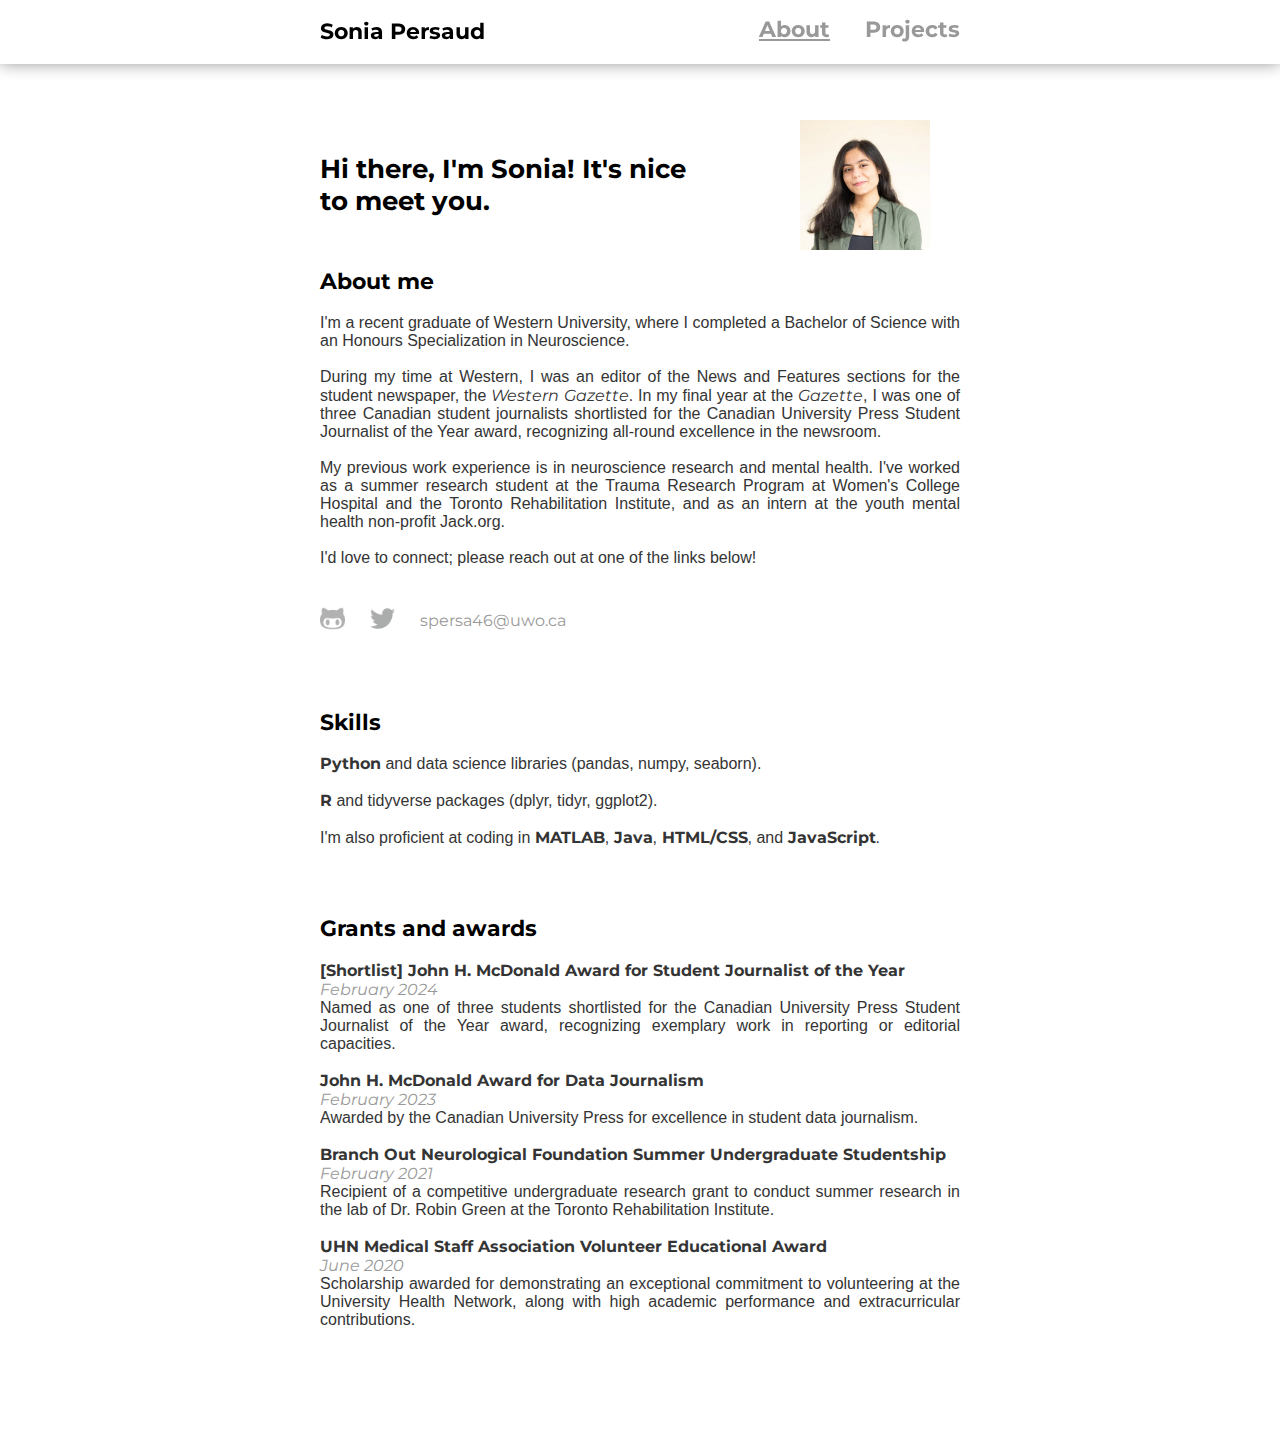
==== index.html @ 69f8ae92 "Update index.html" ====
<!DOCTYPE html>

<html>

<head>

    <!-- Meta -->
    <meta charset="UTF-8">
    <meta name="author" content="Sonia Persaud">
    <meta name="viewport" content="width=device-width, initial-scale=1.0, shrink-to-fit=yes">
    
    <!-- Linking stylesheet -->
    <link rel="stylesheet" href="project.css">

    <!-- Importing favicon -->
    <link rel="shortcut icon" href="images/favicon.png"/>

    <title>Sonia Persaud</title>

    <!-- Importing fonts -->
    <link rel="preconnect" href="https://fonts.googleapis.com">
    <link rel="preconnect" href="https://fonts.gstatic.com" crossorigin>
    <link href="https://fonts.googleapis.com/css2?family=Platypi:ital,wght@0,700;1,700&display=swap" rel="stylesheet">

    <link rel="preconnect" href="https://fonts.googleapis.com">
    <link rel="preconnect" href="https://fonts.gstatic.com" crossorigin>
    <link href="https://fonts.googleapis.com/css2?family=Montserrat:ital,wght@0,400;0,700;1,400;1,700&display=swap" rel="stylesheet">

</head>
   
<body>

    <!-- Navigation Bar -->
    <nav>
        <div class="navbar">
            <a class="navbar-name" href="#top"><h2>Sonia Persaud</h2></a>
            <ul class="links">
                <li>
                    <a class='nav-link' href='index.html' id="about-on-about">About</a>
                </li>
                <li>
                    <a class='nav-link' href="projects.html">Projects</a>
                </li>
            </ul>
        </div>
    </nav>
  
    <!-- Introduction -->
    <div class="hello" id='hi'>
        <h1>Hi there, I'm Sonia! It's nice to meet you.</h1>
        <img border="0" src="images/sonia2.png" width="130" height="130" id="pfp">
    </div>

    <!-- About Me-->
    <div>
        <h2 class="title" id="about">About me</h2>
        <p class='description'>
            I'm a recent graduate of Western University, where I completed a Bachelor of Science with an Honours Specialization in Neuroscience.
            <br><br>
            During my time at Western, I was an editor of the News and Features sections for the student newspaper, the <i>Western Gazette</i>. In my final year at the <i>Gazette</i>, I was one of three Canadian student journalists shortlisted for the Canadian University Press Student Journalist of the Year award, recognizing all-round excellence in the newsroom.
            <br><br>
            My previous work experience is in neuroscience research and mental health. I've worked as a summer research student at the Trauma Research Program at Women's College Hospital and the Toronto Rehabilitation Institute, and as an intern at the youth mental health non-profit Jack.org.
            <br><br>
            I'd love to connect; please reach out at one of the links below!
            <br><br>
        </p>
        <div class='contact'>
            <a href="https://github.com/medialtemporal/"><img src="images/github.png" onmouseover="this.src='images/github-hover.png'" onmouseout="this.src='images/github.png'" height='25em' width='25em' /></a>
            <a href="https://twitter.com/soniarpersaud"><img src="images/twitter.png" onmouseover="this.src='images/twitter-hover.png'" onmouseout="this.src='images/twitter.png'" height='25em' width='25em' /></a>
            <a class='email' href="mailto:spersa46@uwo.ca" style="text-decoration: none;">spersa46@uwo.ca</a>

        </div>
    </div>

    <!-- Skills -->
    <div>
        <h2 class='title' id='skills'>Skills</h2>
        <p>
            <strong>Python</strong> and data science libraries (pandas, numpy, seaborn).<br><br>
            <strong>R</strong> and tidyverse packages (dplyr, tidyr, ggplot2).<br><br>
            I'm also proficient at coding in <strong>MATLAB</strong>, <strong>Java</strong>, <strong>HTML/CSS</strong>, and <strong>JavaScript</strong>.
        </p>
    </div>

    <!--Awards & Honours -->
    <div>
        <h2 class='title' id='awards'>Grants and awards</h2>
        <p>
            <strong>[Shortlist] John H. McDonald Award for Student Journalist of the Year</strong><br><i class='date'>February 2024</i><br>
            Named as one of three students shortlisted for the Canadian University Press Student Journalist of the Year award, recognizing exemplary work in reporting or editorial capacities.
            <br><br>
            <strong>John H. McDonald Award for Data Journalism</strong><br><i class='date'>February 2023</i><br>
            Awarded by the Canadian University Press for excellence in student data journalism.
            <br><br>
            <strong>Branch Out Neurological Foundation Summer Undergraduate Studentship</strong><br><i class='date'>February 2021</i><br>
            Recipient of a competitive undergraduate research grant to conduct summer research in the lab of Dr. Robin Green at the Toronto Rehabilitation Institute.
            <br><br>
            <strong>UHN Medical Staff Association Volunteer Educational Award</strong><br><i class='date'>June 2020</i><br>
            Scholarship awarded for demonstrating an exceptional commitment to volunteering at the University Health Network, along with high academic performance and extracurricular contributions.
        </p>
    </div>

    <div>
        <!-- empty-->
        <br><br><br><br><br>
    </div>

</body>

</html>
---- project.css ----
:root{
    --light-text: #999999; /* #EAC8D8 */
    --less-light-text: black; /* #e985b4 */
    --pale-purple: #C5B2D1;
    --text-colour: #343434;
}

::selection {
    background: var(--pale-purple);
}

* {
    font-family: 'Montserrat', sans-serif;
}

html {
    height: 100%;
    max-width: 100%;
    overflow-x: hidden;

}


body {
    height: 100%;
    font-size: 16px;
    text-align: justify;
    margin: 0;
    max-width: 100%;
}

/* Heading 1 */
h1 {
    color: var(--less-light-text);
    margin: auto;
    padding-right: 20%;
    font-style: bold;
    font-size: 26px;
    text-align: left;
}

/* Heading 2 */
h2 {
    font-weight: bold;
    font-size: 22px;
}

/* Heading 3 */
h3 {
    font-weight: bolder;
    font-style: bold;
    font-size: 18px;
}

p {
    padding-left: 25%;
    padding-right: 25%;
    color: var(--text-colour);
    font-family: 'Open Sans', sans-serif;
}

/* Gets rid of the underline for links */
nav a, nav a:focus, nav a:active, nav a:hover, button:focus {
    border:0;
    outline:none;
    text-decoration:none;
}

/* Navigation bar div (background/format) */
.navbar {
    width: 100%;
    position: fixed;
    top: 0;
    transition:top 0.3s;
    box-shadow: 0px 0px 15px 0px var(--light-text);
    background-color: white;
    color: var(--light-text);
}

/* Specifically the nav bar LINKS (a elements) */
.nav-link {
    font-size: 22px;
    list-style-type: none;
    color: var(--light-text);
    font-weight: bold;
    text-align: right;
    padding-left: 35px;
    text-decoration: none;
}


/* List of links (ul element) */ 
.links {
    list-style-type: none;
    margin: 0;
    padding-top: 16px;
    padding-right: 25%;
    
    display: flex;
    flex-flow: row nowrap;
    justify-content: flex-end;
}

/* Navbar name and Title class */ 
.navbar-name, .title {
    color: var(--less-light-text);
}

.navbar-name {
    float: left;
    padding-left: 25%;
    pointer-events: none;
}

/* Nav bar title and links */
.nav a {
    display: inline;
    text-align: justify;
    padding: 14px 16px;
    text-decoration: none;
    color: var(--light-text);
}


/* Site intro */
.hello {
    padding-left: 25%;
    padding-right: 25%;
    padding-top: 120px;
    display: grid;
    grid-template-columns: 3fr 1fr;
}

.title, .description, .contact {
    padding-left: 25%;
    padding-right: 25%;
}

.email {
    color: var(--light-text);
}

.email:hover {
    color: var(--less-light-text);
}

#projects, #awards, #skills, .return {
    padding-top: 50px;
}

.projectcats:hover {
    background: var(--light-text);
}

.date {
    color: var(--light-text);
}

.description a, .return a {
    text-decoration: none;
    color: var(--less-light-text);
}

.description a:hover, .return a:hover {
    color:var(--light-text)
}

#about-on-about, .nav-link:hover {
    text-decoration: underline;
}

.contact {
    display: flex;
    justify-content: left;
    align-items: center;
    height: 40px;
}

.contact a {
    margin-right: 25px;
}

/* For projects.html */

#writing {
    padding-top: 110px;
}

#writing, #coding, #center {
    text-align: center;
    margin-bottom: 10px;
    margin-top: 40px;
}

.above-collapse {
    padding-bottom: 20px;
}


.collapsible, .collapsible2, .collapsible3, .collapsible4, .collapsible5, .collapsible6 {
    cursor: pointer;
    border: none;
    padding: 10px;
}
  
.container {
    display: flex;
    flex-direction: row;
    padding-left: 25%;
    padding-right: 25%;
    flex-wrap: wrap;
    justify-content: space-between;
    gap: 20px;
}

.active, .collapsible:hover, .collapsible2:hover, .collapsible3:hover, .collapsible4:hover, .collapsible5:hover, .collapsible6:hover {
    background-color: var(--light-text);
}

.content {
    max-height: 0;
    overflow: hidden;
    transition: max-height 0.2s ease-out;
    margin-bottom: 10px;
}

.content a {
    text-decoration: none;
    color: var(--light-text);
}

.content a:hover {
    color: black;
}
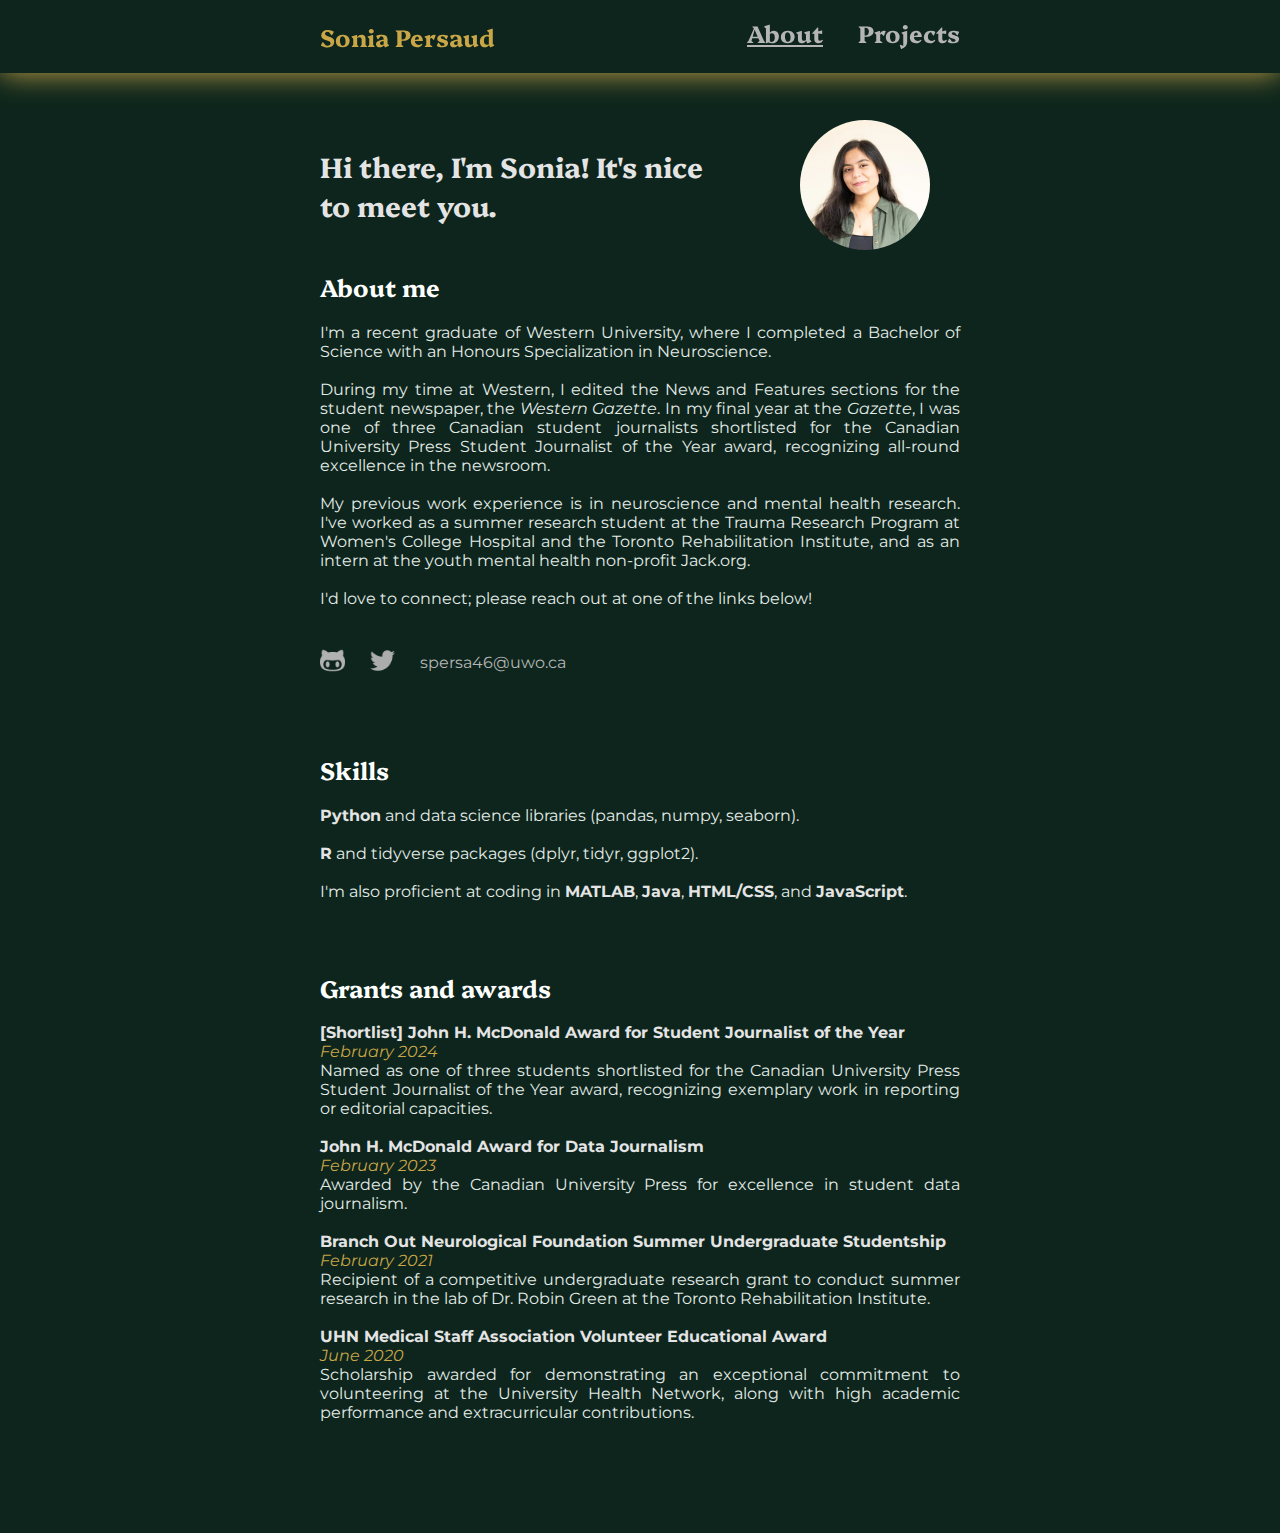
==== commit cac8d860: "Optimizing for mobile" ====
--- a/index.html
+++ b/index.html
@@ -33,7 +33,7 @@
     <!-- Navigation Bar -->
     <nav>
         <div class="navbar">
-            <a class="navbar-name" href="#top"><h2>Sonia Persaud</h2></a>
+            <a class="navbar-name" href="#top"><h2 id="top">Sonia Persaud</h2></a>
             <ul class="links">
                 <li>
                     <a class='nav-link' href='index.html' id="about-on-about">About</a>
@@ -57,9 +57,9 @@
         <p class='description'>
             I'm a recent graduate of Western University, where I completed a Bachelor of Science with an Honours Specialization in Neuroscience.
             <br><br>
-            During my time at Western, I was an editor of the News and Features sections for the student newspaper, the <i>Western Gazette</i>. In my final year at the <i>Gazette</i>, I was one of three Canadian student journalists shortlisted for the Canadian University Press Student Journalist of the Year award, recognizing all-round excellence in the newsroom.
+            During my time at Western, I edited the News and Features sections for the student newspaper, the <i>Western Gazette</i>. In my final year at the <i>Gazette</i>, I was one of three Canadian student journalists shortlisted for the Canadian University Press Student Journalist of the Year award, recognizing all-round excellence in the newsroom.
             <br><br>
-            My previous work experience is in neuroscience research and mental health. I've worked as a summer research student at the Trauma Research Program at Women's College Hospital and the Toronto Rehabilitation Institute, and as an intern at the youth mental health non-profit Jack.org.
+            My previous work experience is in neuroscience and mental health research. I've worked as a summer research student at the Trauma Research Program at Women's College Hospital and the Toronto Rehabilitation Institute, and as an intern at the youth mental health non-profit Jack.org.
             <br><br>
             I'd love to connect; please reach out at one of the links below!
             <br><br>
--- a/project.css
+++ b/project.css
@@ -1,16 +1,19 @@
 :root{
-    --light-text: #999999; /* #EAC8D8 */
-    --less-light-text: black; /* #e985b4 */
-    --pale-purple: #C5B2D1;
-    --text-colour: #343434;
+    --light-text: #b5b5b5; /* Nav bar, award italics, etc. */
+    --less-light-text: #e4e4e4; 
+    --selection: #8a928f;
+    --text-colour: #e3ebe7;
+    --background-colour: #0d251c;
+    --test: #c9a648;
 }
 
 ::selection {
-    background: var(--pale-purple);
+    background: var(--test);
 }
 
 * {
     font-family: 'Montserrat', sans-serif;
+    background-color: 	var(--background-colour);
 }
 
 html {
@@ -19,7 +22,6 @@
     overflow-x: hidden;
 
 }
-
 
 body {
     height: 100%;
@@ -35,14 +37,15 @@
     margin: auto;
     padding-right: 20%;
     font-style: bold;
-    font-size: 26px;
+    font-size: 28px;
     text-align: left;
 }
 
 /* Heading 2 */
 h2 {
     font-weight: bold;
-    font-size: 22px;
+    font-size: 24px;
+    color: var(--less-light-text);
 }
 
 /* Heading 3 */
@@ -50,13 +53,18 @@
     font-weight: bolder;
     font-style: bold;
     font-size: 18px;
+    color: var(--less-light-text);
+}
+
+h1, h2, h3 {
+    font-family: 'Platypi', serif;
 }
 
 p {
     padding-left: 25%;
     padding-right: 25%;
     color: var(--text-colour);
-    font-family: 'Open Sans', sans-serif;
+    font-family: 'Montserrat', sans-serif;
 }
 
 /* Gets rid of the underline for links */
@@ -72,20 +80,20 @@
     position: fixed;
     top: 0;
     transition:top 0.3s;
-    box-shadow: 0px 0px 15px 0px var(--light-text);
-    background-color: white;
-    color: var(--light-text);
+    box-shadow: 0px 0px 30px 0px var(--test);
+    background-color: var(--background-colour);
 }
 
 /* Specifically the nav bar LINKS (a elements) */
 .nav-link {
-    font-size: 22px;
+    font-size: 24px;
     list-style-type: none;
     color: var(--light-text);
     font-weight: bold;
     text-align: right;
     padding-left: 35px;
     text-decoration: none;
+    font-family: 'Platypi', 'serif';
 }
 
 
@@ -102,8 +110,8 @@
 }
 
 /* Navbar name and Title class */ 
-.navbar-name, .title {
-    color: var(--less-light-text);
+.navbar-name h2 {
+    color: var(--test);
 }
 
 .navbar-name {
@@ -131,6 +139,10 @@
     grid-template-columns: 3fr 1fr;
 }
 
+#pfp {
+    border-radius: 50%;
+}
+
 .title, .description, .contact {
     padding-left: 25%;
     padding-right: 25%;
@@ -141,19 +153,19 @@
 }
 
 .email:hover {
-    color: var(--less-light-text);
-}
-
-#projects, #awards, #skills, .return {
+    color: var(--test);
+}
+
+#awards, #skills, .return {
     padding-top: 50px;
 }
 
-.projectcats:hover {
-    background: var(--light-text);
+#about,  #awards, #skills, #hi, #writing, #coding {
+    color:#ffffff;
 }
 
 .date {
-    color: var(--light-text);
+    color: var(--test);
 }
 
 .description a, .return a {
@@ -162,7 +174,7 @@
 }
 
 .description a:hover, .return a:hover {
-    color:var(--light-text)
+    color:var(--test);
 }
 
 #about-on-about, .nav-link:hover {
@@ -183,52 +195,120 @@
 /* For projects.html */
 
 #writing {
-    padding-top: 110px;
-}
-
-#writing, #coding, #center {
-    text-align: center;
-    margin-bottom: 10px;
-    margin-top: 40px;
+    padding-top: 140px;
+}
+
+strong {
+    color: var(--less-light-text);
+}
+
+a {
+    color: white;
+    text-decoration: none;
+}
+
+a:hover {
+    color: var(--test);
 }
 
 .above-collapse {
     padding-bottom: 20px;
 }
 
-
-.collapsible, .collapsible2, .collapsible3, .collapsible4, .collapsible5, .collapsible6 {
-    cursor: pointer;
-    border: none;
-    padding: 10px;
-}
-  
-.container {
-    display: flex;
-    flex-direction: row;
-    padding-left: 25%;
-    padding-right: 25%;
-    flex-wrap: wrap;
-    justify-content: space-between;
-    gap: 20px;
-}
-
-.active, .collapsible:hover, .collapsible2:hover, .collapsible3:hover, .collapsible4:hover, .collapsible5:hover, .collapsible6:hover {
-    background-color: var(--light-text);
-}
-
-.content {
-    max-height: 0;
-    overflow: hidden;
-    transition: max-height 0.2s ease-out;
-    margin-bottom: 10px;
-}
-
-.content a {
-    text-decoration: none;
-    color: var(--light-text);
-}
-
-.content a:hover {
-    color: black;
-}
+@media screen and (max-width: 850px) { /* for mobile or small screens */
+    * {
+        text-align: left;
+    }
+    
+    #pfp {
+        visibility: hidden;
+    }
+
+    .hello {
+        padding-left: 25%;
+        padding-right: 0%;
+        padding-top: 120px;
+    }
+
+    .links {
+        margin: 0;
+        padding-top: 0px;
+        padding-right: 25%;
+        padding-left: 25%;
+        padding-bottom: 15px;
+        
+        display: flex;
+        flex-flow: row nowrap;
+        justify-content: center;
+    }
+
+    .navbar-name {
+        padding-left: 39%;
+    }
+
+    #top {
+        font-size: 30px;
+    }
+
+    .hello {
+        padding-top: 160px;
+    }
+
+    #writing {
+        padding-top: 180px;
+    }
+
+}
+
+@media screen and (max-width: 800px) {
+    .navbar-name {
+        padding-left: 38%;
+    }
+}
+
+@media screen and (max-width: 750px) {
+    .navbar-name {
+        padding-left: 37%;
+    }
+}
+
+@media screen and (max-width: 700px) {
+    .navbar-name {
+        padding-left: 36%;
+    }
+
+    p, .hello, .title, .description {
+        padding-left: 10%;
+        padding-right: 10%;
+    }
+
+    #hi {
+        padding-right: 0%;
+        margin-right: 0%;
+    }
+
+}
+
+@media screen and (max-width: 650px) {
+    .navbar-name {
+        padding-left: 35%;
+    }
+}
+
+@media screen and (max-width: 600px) { 
+    .navbar-name {
+        padding-left: 34%;
+    }
+}
+
+@media screen and (max-width: 550px) { 
+    .navbar-name {
+        padding-left: 33%;
+    }
+}
+
+@media screen and (max-width: 500px) { 
+    .navbar-name {
+        padding-left: 32%;
+    }
+}
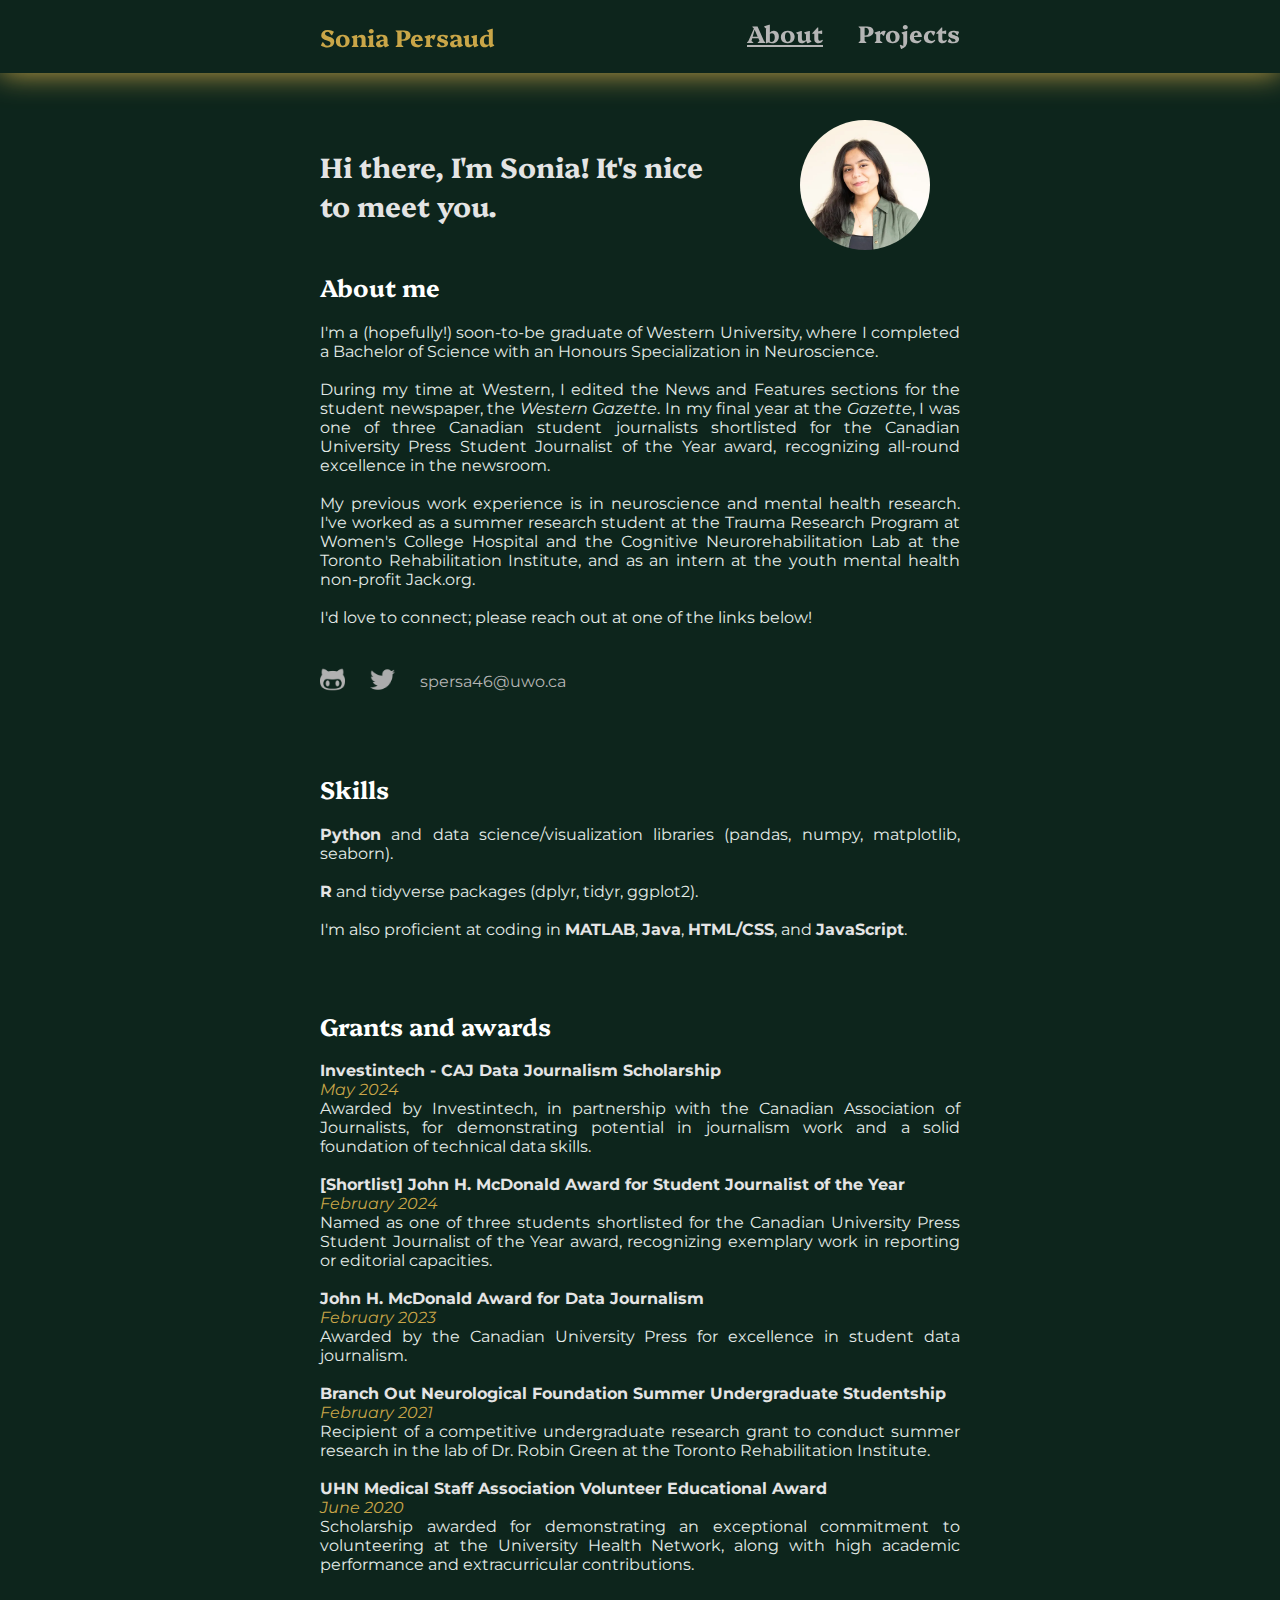
==== commit ee51d1f7: "Updates to about section" ====
--- a/index.html
+++ b/index.html
@@ -55,11 +55,11 @@
     <div>
         <h2 class="title" id="about">About me</h2>
         <p class='description'>
-            I'm a recent graduate of Western University, where I completed a Bachelor of Science with an Honours Specialization in Neuroscience.
+            I'm a (hopefully!) soon-to-be graduate of Western University, where I completed a Bachelor of Science with an Honours Specialization in Neuroscience.
             <br><br>
             During my time at Western, I edited the News and Features sections for the student newspaper, the <i>Western Gazette</i>. In my final year at the <i>Gazette</i>, I was one of three Canadian student journalists shortlisted for the Canadian University Press Student Journalist of the Year award, recognizing all-round excellence in the newsroom.
             <br><br>
-            My previous work experience is in neuroscience and mental health research. I've worked as a summer research student at the Trauma Research Program at Women's College Hospital and the Toronto Rehabilitation Institute, and as an intern at the youth mental health non-profit Jack.org.
+            My previous work experience is in neuroscience and mental health research. I've worked as a summer research student at the Trauma Research Program at Women's College Hospital and the Cognitive Neurorehabilitation Lab at the Toronto Rehabilitation Institute, and as an intern at the youth mental health non-profit Jack.org.
             <br><br>
             I'd love to connect; please reach out at one of the links below!
             <br><br>
@@ -76,7 +76,7 @@
     <div>
         <h2 class='title' id='skills'>Skills</h2>
         <p>
-            <strong>Python</strong> and data science libraries (pandas, numpy, seaborn).<br><br>
+            <strong>Python</strong> and data science/visualization libraries (pandas, numpy, matplotlib, seaborn).<br><br>
             <strong>R</strong> and tidyverse packages (dplyr, tidyr, ggplot2).<br><br>
             I'm also proficient at coding in <strong>MATLAB</strong>, <strong>Java</strong>, <strong>HTML/CSS</strong>, and <strong>JavaScript</strong>.
         </p>
@@ -86,6 +86,9 @@
     <div>
         <h2 class='title' id='awards'>Grants and awards</h2>
         <p>
+            <strong>Investintech - CAJ Data Journalism Scholarship</strong><br><i class='date'>May 2024</i><br>
+            Awarded by Investintech, in partnership with the Canadian Association of Journalists, for demonstrating potential in journalism work and a solid foundation of technical data skills.
+            <br><br>
             <strong>[Shortlist] John H. McDonald Award for Student Journalist of the Year</strong><br><i class='date'>February 2024</i><br>
             Named as one of three students shortlisted for the Canadian University Press Student Journalist of the Year award, recognizing exemplary work in reporting or editorial capacities.
             <br><br>
--- a/project.css
+++ b/project.css
@@ -195,7 +195,7 @@
 /* For projects.html */
 
 #writing {
-    padding-top: 140px;
+    padding-top: 100px;
 }
 
 strong {
@@ -227,7 +227,7 @@
     .hello {
         padding-left: 25%;
         padding-right: 0%;
-        padding-top: 120px;
+        padding-top: 150px;
     }
 
     .links {
@@ -250,12 +250,8 @@
         font-size: 30px;
     }
 
-    .hello {
-        padding-top: 160px;
-    }
-
     #writing {
-        padding-top: 180px;
+        padding-top: 150px;
     }
 
 }
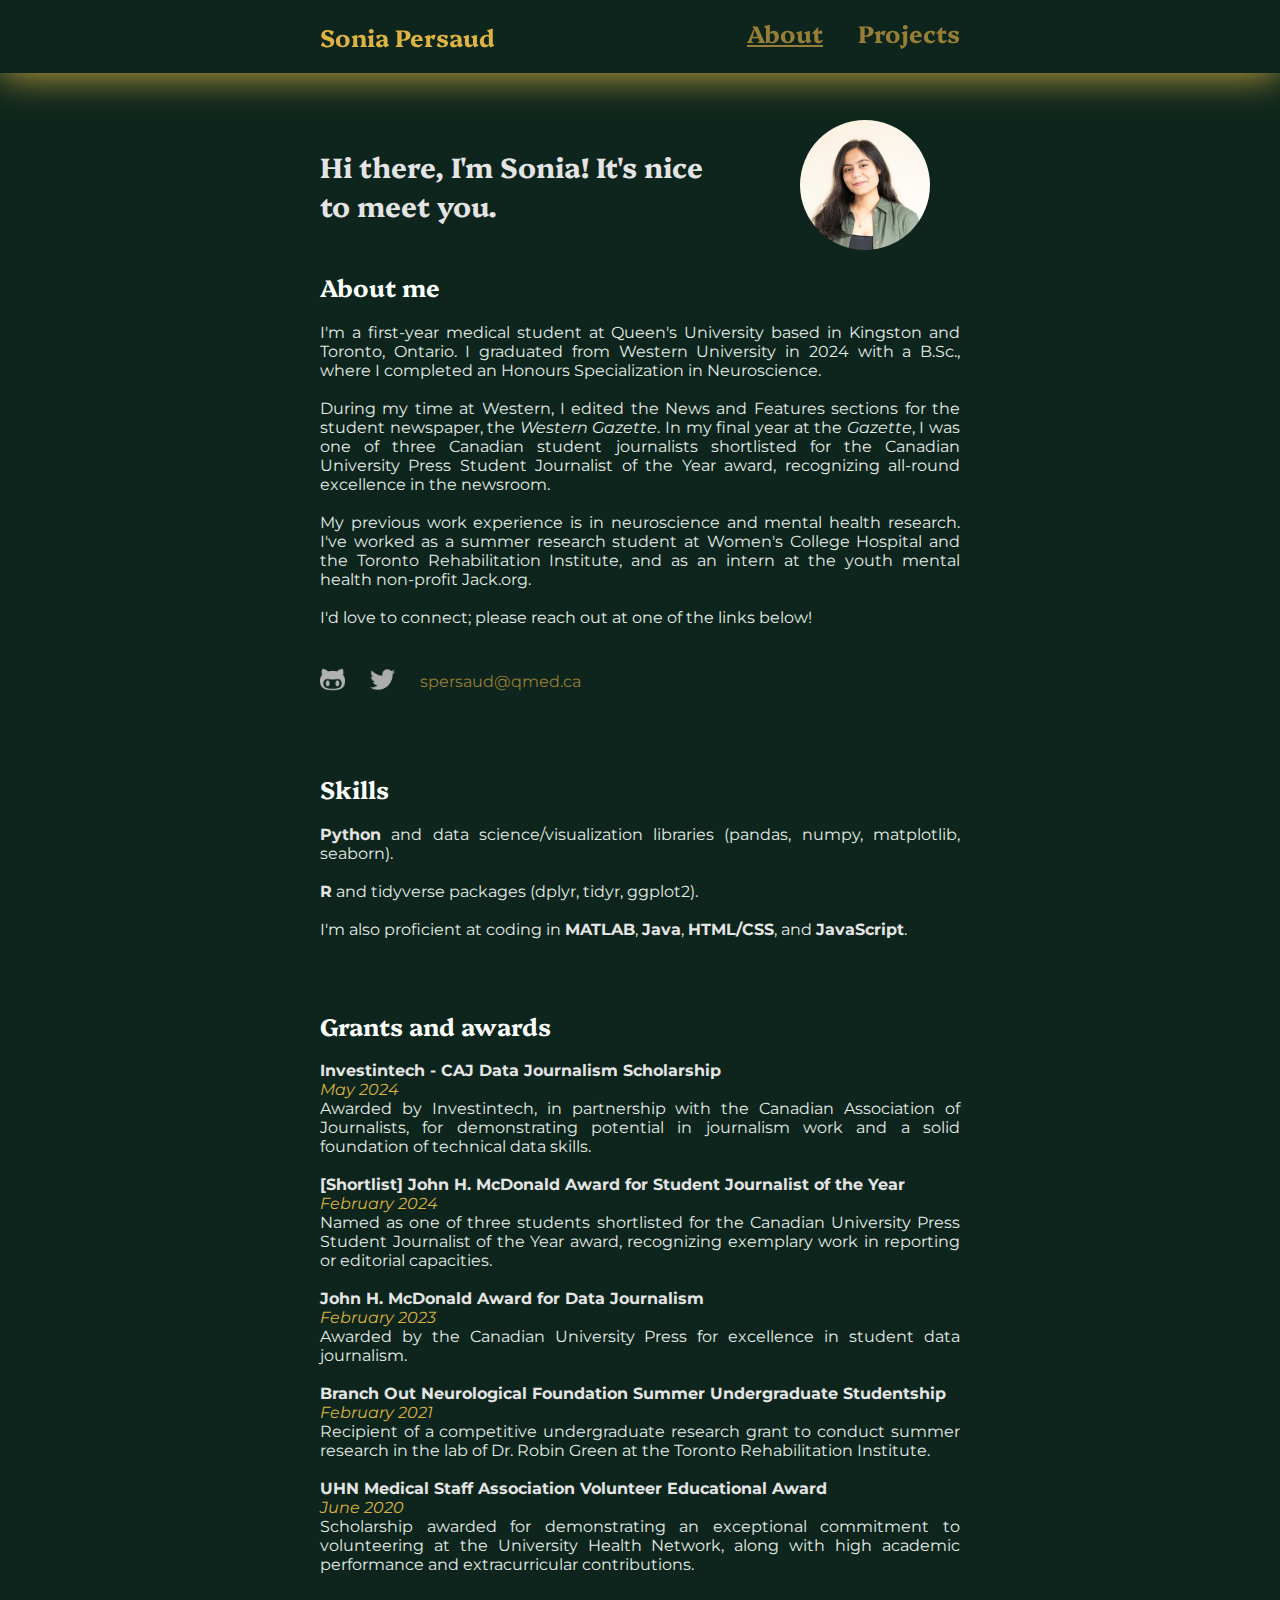
==== commit 71973cd9: "Retired from neuroscience, new career in med update" ====
--- a/index.html
+++ b/index.html
@@ -55,11 +55,11 @@
     <div>
         <h2 class="title" id="about">About me</h2>
         <p class='description'>
-            I'm a (hopefully!) soon-to-be graduate of Western University, where I completed a Bachelor of Science with an Honours Specialization in Neuroscience.
+            I'm a first-year medical student at Queen's University based in Kingston and Toronto, Ontario. I graduated from Western University in 2024 with a B.Sc., where I completed an Honours Specialization in Neuroscience.
             <br><br>
             During my time at Western, I edited the News and Features sections for the student newspaper, the <i>Western Gazette</i>. In my final year at the <i>Gazette</i>, I was one of three Canadian student journalists shortlisted for the Canadian University Press Student Journalist of the Year award, recognizing all-round excellence in the newsroom.
             <br><br>
-            My previous work experience is in neuroscience and mental health research. I've worked as a summer research student at the Trauma Research Program at Women's College Hospital and the Cognitive Neurorehabilitation Lab at the Toronto Rehabilitation Institute, and as an intern at the youth mental health non-profit Jack.org.
+            My previous work experience is in neuroscience and mental health research. I've worked as a summer research student at Women's College Hospital and the Toronto Rehabilitation Institute, and as an intern at the youth mental health non-profit Jack.org.
             <br><br>
             I'd love to connect; please reach out at one of the links below!
             <br><br>
@@ -67,7 +67,7 @@
         <div class='contact'>
             <a href="https://github.com/medialtemporal/"><img src="images/github.png" onmouseover="this.src='images/github-hover.png'" onmouseout="this.src='images/github.png'" height='25em' width='25em' /></a>
             <a href="https://twitter.com/soniarpersaud"><img src="images/twitter.png" onmouseover="this.src='images/twitter-hover.png'" onmouseout="this.src='images/twitter.png'" height='25em' width='25em' /></a>
-            <a class='email' href="mailto:spersa46@uwo.ca" style="text-decoration: none;">spersa46@uwo.ca</a>
+            <a class='email' href="mailto:spersa46@uwo.ca" style="text-decoration: none;">spersaud@qmed.ca</a>
 
         </div>
     </div>
--- a/project.css
+++ b/project.css
@@ -1,14 +1,14 @@
 :root{
-    --light-text: #b5b5b5; /* Nav bar, award italics, etc. */
+    --light-text: #977e37; /* Nav bar etc. */
     --less-light-text: #e4e4e4; 
     --selection: #8a928f;
     --text-colour: #e3ebe7;
     --background-colour: #0d251c;
-    --test: #c9a648;
+    --test: #dcb344;
 }
 
 ::selection {
-    background: var(--test);
+    background: var(--light-text);
 }
 
 * {
@@ -80,7 +80,7 @@
     position: fixed;
     top: 0;
     transition:top 0.3s;
-    box-shadow: 0px 0px 30px 0px var(--test);
+    box-shadow: 0px 0px 40px 0px var(--test);
     background-color: var(--background-colour);
 }
 
@@ -195,7 +195,7 @@
 /* For projects.html */
 
 #writing {
-    padding-top: 100px;
+    padding-top: 120px;
 }
 
 strong {
@@ -219,7 +219,7 @@
     * {
         text-align: left;
     }
-    
+
     #pfp {
         visibility: hidden;
     }
@@ -227,7 +227,7 @@
     .hello {
         padding-left: 25%;
         padding-right: 0%;
-        padding-top: 150px;
+        padding-top: 170px;
     }
 
     .links {
@@ -251,26 +251,7 @@
     }
 
     #writing {
-        padding-top: 150px;
-    }
-
-}
-
-@media screen and (max-width: 800px) {
-    .navbar-name {
-        padding-left: 38%;
-    }
-}
-
-@media screen and (max-width: 750px) {
-    .navbar-name {
-        padding-left: 37%;
-    }
-}
-
-@media screen and (max-width: 700px) {
-    .navbar-name {
-        padding-left: 36%;
+        padding-top: 170px;
     }
 
     p, .hello, .title, .description {
@@ -283,28 +264,86 @@
         margin-right: 0%;
     }
 
+    .contact {
+        padding-left: 10%;
+    }
+
+    h1 {
+        padding-right: 0%;
+    }
+
+
+    #pfp {
+        max-width: 2px;
+        max-height: 2px;
+   }
+
+}
+
+@media screen and (max-width: 800px) {
+    .navbar-name {
+        padding-left: 38%;
+    }
+}
+
+@media screen and (max-width: 750px) {
+    .navbar-name {
+        padding-left: 37%;
+    }
+}
+
+@media screen and (max-width: 700px) {
+    .navbar-name {
+        padding-left: 36%;
+    }
 }
 
 @media screen and (max-width: 650px) {
     .navbar-name {
-        padding-left: 35%;
+        padding-left: 30%;
+    }
+
+    .links {
+        margin: 0;
+        padding-top: 0px;
+        padding-right: 25%;
+        padding-left: 15%;
+        padding-bottom: 15px;
     }
 }
 
 @media screen and (max-width: 600px) { 
     .navbar-name {
-        padding-left: 34%;
+        padding-left: 29%;
     }
 }
 
 @media screen and (max-width: 550px) { 
     .navbar-name {
-        padding-left: 33%;
+        padding-left: 28%;
     }
 }
 
 @media screen and (max-width: 500px) { 
     .navbar-name {
-        padding-left: 32%;
-    }
-}
+        padding-left: 27%;
+    }
+}
+
+@media screen and (max-width: 450px) { 
+    .navbar-name {
+        padding-left: 24%;
+    }
+}
+
+@media screen and (max-width: 400px) { 
+    .navbar-name {
+        padding-left: 22%;
+    }
+}
+
+@media screen and (max-width: 350px) { 
+    .navbar-name {
+        padding-left: 21%;
+    }
+}
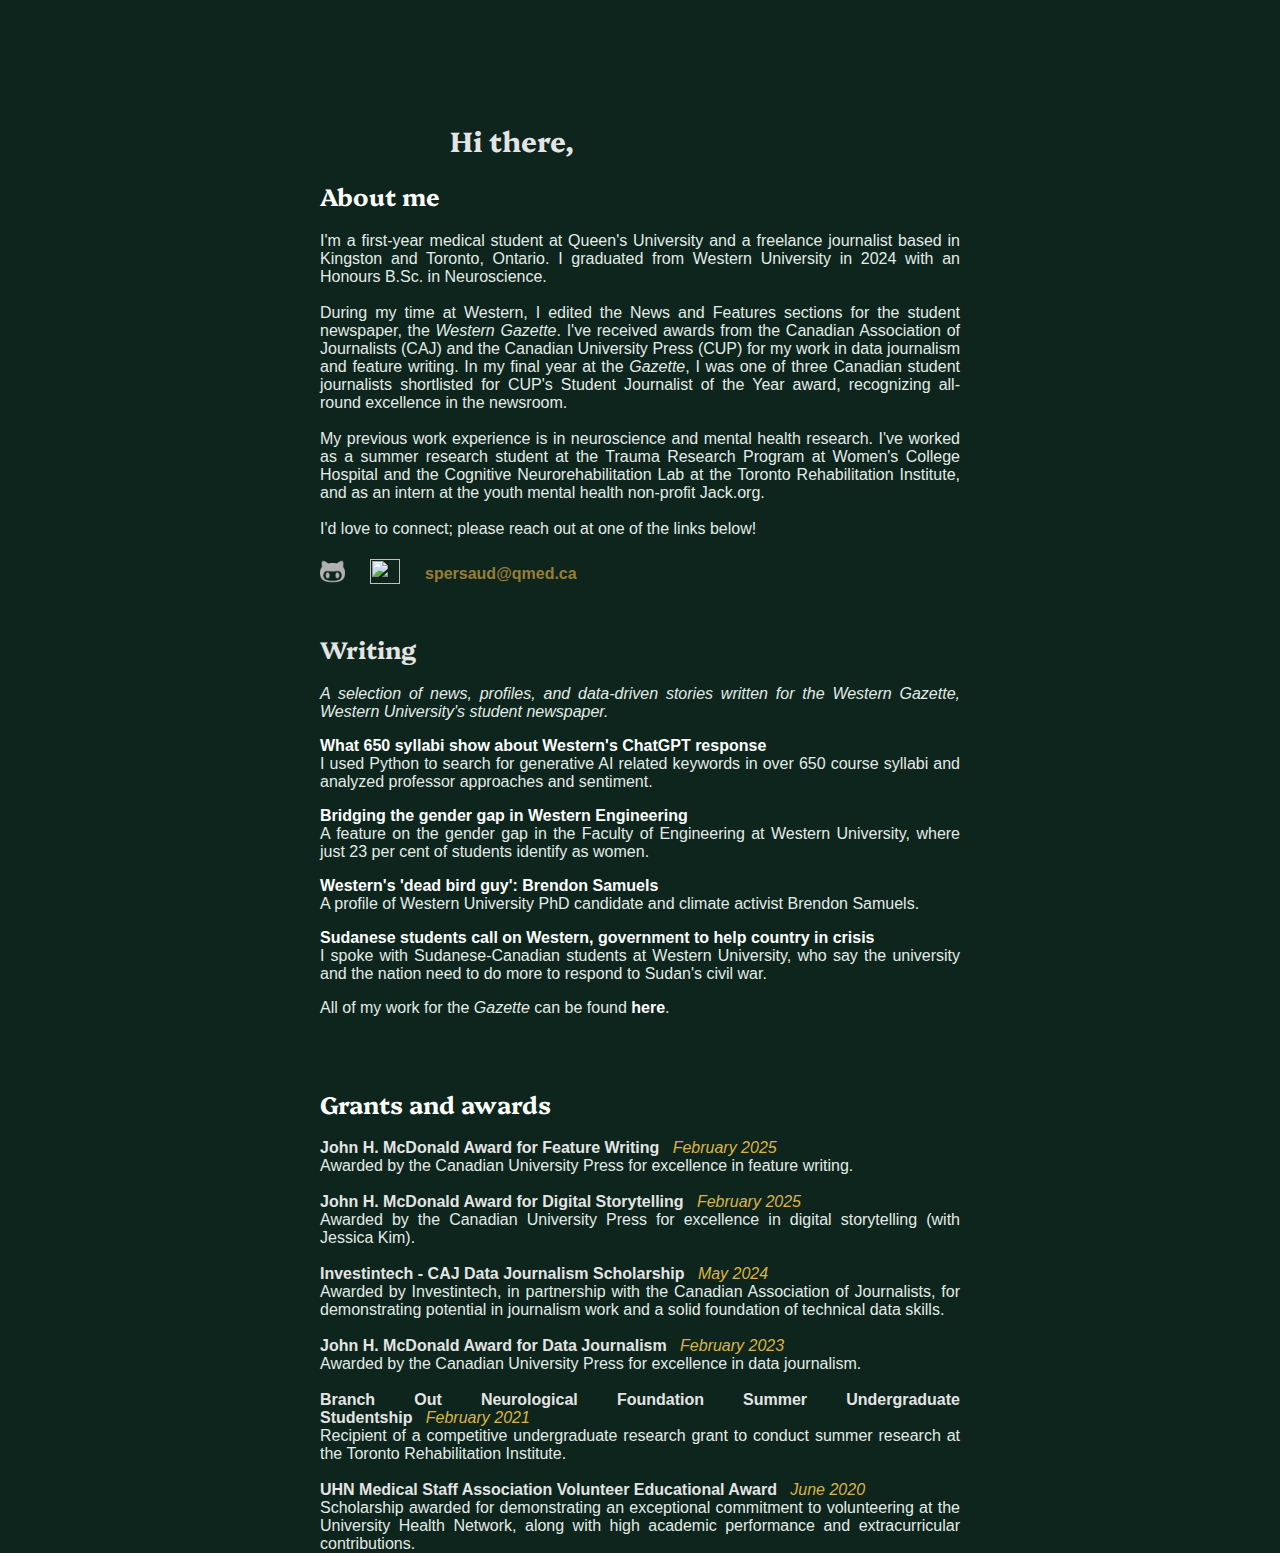
==== commit b61fb7c9: "Update index.html" ====
--- a/index.html
+++ b/index.html
@@ -21,16 +21,35 @@
     <link rel="preconnect" href="https://fonts.googleapis.com">
     <link rel="preconnect" href="https://fonts.gstatic.com" crossorigin>
     <link href="https://fonts.googleapis.com/css2?family=Platypi:ital,wght@0,700;1,700&display=swap" rel="stylesheet">
+    <link href="https://fonts.googleapis.com/css2?family=Crimson+Pro:ital,wght@0,200..900;1,200..900&display=swap" rel="stylesheet">
 
-    <link rel="preconnect" href="https://fonts.googleapis.com">
-    <link rel="preconnect" href="https://fonts.gstatic.com" crossorigin>
-    <link href="https://fonts.googleapis.com/css2?family=Montserrat:ital,wght@0,400;0,700;1,400;1,700&display=swap" rel="stylesheet">
+    <script>
+        var i = 0;
+        var txt = "Hi there, I'm Sonia! It's nice to meet you.";
+        var speed = 75;
+        var wait = 10000;
+        
+        function typeWriter() {
+          if (i < txt.length) {
+            document.getElementById("typewriter").innerHTML += txt.charAt(i);
+            i++;
+            setTimeout(typeWriter, speed);
+          }
+          else {
+          setTimeout(permText, wait);
+          }
+        }
+          
+        function permText() {
+            document.getElementById("typewriter").innerHTML = "Sonia Persaud";
+        }
+        </script>
 
 </head>
    
-<body>
+<body onload="typeWriter()">
 
-    <!-- Navigation Bar -->
+    <!-- Navigation Bar 
     <nav>
         <div class="navbar">
             <a class="navbar-name" href="#top"><h2 id="top">Sonia Persaud</h2></a>
@@ -44,68 +63,79 @@
             </ul>
         </div>
     </nav>
+    -->
   
     <!-- Introduction -->
-    <div class="hello" id='hi'>
-        <h1>Hi there, I'm Sonia! It's nice to meet you.</h1>
-        <img border="0" src="images/sonia2.png" width="130" height="130" id="pfp">
+    <div class="hello">
+        <h1 id="typewriter"></h1>
+        <!-- <img border="0" src="images/sonia2.png" width="130" height="130" id="pfp"> -->
     </div>
 
-    <!-- About Me-->
+    <!-- About-->
     <div>
         <h2 class="title" id="about">About me</h2>
         <p class='description'>
-            I'm a first-year medical student at Queen's University based in Kingston and Toronto, Ontario. I graduated from Western University in 2024 with a B.Sc., where I completed an Honours Specialization in Neuroscience.
+            I'm a first-year medical student at Queen's University and a freelance journalist based in Kingston and Toronto, Ontario. I graduated from Western University in 2024 with an Honours B.Sc. in Neuroscience.
             <br><br>
-            During my time at Western, I edited the News and Features sections for the student newspaper, the <i>Western Gazette</i>. In my final year at the <i>Gazette</i>, I was one of three Canadian student journalists shortlisted for the Canadian University Press Student Journalist of the Year award, recognizing all-round excellence in the newsroom.
+            During my time at Western, I edited the News and Features sections for the student newspaper, the <i>Western Gazette</i>. I've received awards from the Canadian Association of Journalists (CAJ) and the Canadian University Press (CUP) for my work in data journalism and feature writing. In my final year at the <i>Gazette</i>, I was one of three Canadian student journalists shortlisted for CUP's Student Journalist of the Year award, recognizing all-round excellence in the newsroom.
             <br><br>
-            My previous work experience is in neuroscience and mental health research. I've worked as a summer research student at Women's College Hospital and the Toronto Rehabilitation Institute, and as an intern at the youth mental health non-profit Jack.org.
+            My previous work experience is in neuroscience and mental health research. I've worked as a summer research student at the Trauma Research Program at Women's College Hospital and the Cognitive Neurorehabilitation Lab at the Toronto Rehabilitation Institute, and as an intern at the youth mental health non-profit Jack.org.
             <br><br>
             I'd love to connect; please reach out at one of the links below!
-            <br><br>
+            <br>
         </p>
         <div class='contact'>
-            <a href="https://github.com/medialtemporal/"><img src="images/github.png" onmouseover="this.src='images/github-hover.png'" onmouseout="this.src='images/github.png'" height='25em' width='25em' /></a>
-            <a href="https://twitter.com/soniarpersaud"><img src="images/twitter.png" onmouseover="this.src='images/twitter-hover.png'" onmouseout="this.src='images/twitter.png'" height='25em' width='25em' /></a>
-            <a class='email' href="mailto:spersa46@uwo.ca" style="text-decoration: none;">spersaud@qmed.ca</a>
-
+            <a href="https://github.com/medialtemporal/"><img src="images/github.png" onmouseover="this.src='images/github.png'" onmouseout="this.src='images/github.png'" height='25em' width='25em' /></a>
+            <a href="https://bsky.app/profile/soniapersaud.bsky.social"><img src="images/bsky.png" onmouseover="this.src='images/bsky.png'" onmouseout="this.src='images/bsky.png'" height='25em' width='30em' /></a>
+            <strong><a class='email' href="mailto:spersaud@qmed.ca" style="text-decoration: none;">spersaud@qmed.ca</a></strong>
         </div>
+        <br>
     </div>
 
-    <!-- Skills -->
+    <!-- Writing -->
     <div>
-        <h2 class='title' id='skills'>Skills</h2>
-        <p>
-            <strong>Python</strong> and data science/visualization libraries (pandas, numpy, matplotlib, seaborn).<br><br>
-            <strong>R</strong> and tidyverse packages (dplyr, tidyr, ggplot2).<br><br>
-            I'm also proficient at coding in <strong>MATLAB</strong>, <strong>Java</strong>, <strong>HTML/CSS</strong>, and <strong>JavaScript</strong>.
+        <h2 class='title' id='work'>Writing</h2>
+        <p><i>A selection of news, profiles, and data-driven stories written for the <i>Western Gazette</i>, Western University's student newspaper.</i></p>
+    <div>
+        <p><strong><a href='https://westerngazette.ca/features/what-650-syllabi-show-about-western-s-chatgpt-response/article_6df82ffe-cb5f-11ee-a47b-c7527dd39bf4.html'>What 650 syllabi show about Western's ChatGPT response</a></strong><br>
+            I used Python to search for generative AI related keywords in over 650 course syllabi and analyzed professor approaches and sentiment.
+        </p>
+        <p><strong><a href='https://westerngazette.ca/features/beyond-the-blueprint-bridging-the-gender-gap-in-western-engineering/article_52c6e590-8fc8-11ee-a13e-5fa5cac05ad4.html'>Bridging the gender gap in Western Engineering</a></strong><br>
+            A feature on the gender gap in the Faculty of Engineering at Western University, where just 23 per cent of students identify as women.
+        </p>
+        <p><strong><a href='https://westerngazette.ca/culture/profiles/western-s-dead-bird-guy-brendon-samuels/article_87bdda58-7293-11ee-ae5d-cfc895f0ec3b.html'>Western's 'dead bird guy': Brendon Samuels</a></strong><br>
+            A profile of Western University PhD candidate and climate activist Brendon Samuels.
+        </p>
+        <p><strong><a href='https://westerngazette.ca/culture/student_life/it-s-devastating-sudanese-students-call-on-western-government-to-help-country-in-crisis/article_6b62831e-11b7-11ee-8319-73554bfb3d2c.html'>Sudanese students call on Western, government to help country in crisis</a></strong><br>
+            I spoke with Sudanese-Canadian students at Western University, who say the university and the nation need to do more to respond to Sudan's civil war.
+        </p>
+        <p>All of my work for the <i>Gazette</i> can be found <strong><a href='https://westerngazette.ca/users/profile/Sonia%20Persaud'>here</a></strong>.
         </p>
     </div>
-
-    <!--Awards & Honours -->
+    </div>
+    
+    <!--Awards -->
     <div>
         <h2 class='title' id='awards'>Grants and awards</h2>
         <p>
-            <strong>Investintech - CAJ Data Journalism Scholarship</strong><br><i class='date'>May 2024</i><br>
+            <strong>John H. McDonald Award for Feature Writing&nbsp;&nbsp;&nbsp;</strong><i class='date'>February 2025</i><br>
+            Awarded by the Canadian University Press for excellence in feature writing.
+            <br><br>
+            <strong>John H. McDonald Award for Digital Storytelling&nbsp;&nbsp;&nbsp;</strong><i class='date'>February 2025</i><br>
+            Awarded by the Canadian University Press for excellence in digital storytelling (with Jessica Kim). 
+            <br><br>
+            <strong>Investintech - CAJ Data Journalism Scholarship&nbsp;&nbsp;&nbsp;</strong><i class='date'>May 2024</i><br>
             Awarded by Investintech, in partnership with the Canadian Association of Journalists, for demonstrating potential in journalism work and a solid foundation of technical data skills.
             <br><br>
-            <strong>[Shortlist] John H. McDonald Award for Student Journalist of the Year</strong><br><i class='date'>February 2024</i><br>
-            Named as one of three students shortlisted for the Canadian University Press Student Journalist of the Year award, recognizing exemplary work in reporting or editorial capacities.
+            <strong>John H. McDonald Award for Data Journalism&nbsp;&nbsp;&nbsp;</strong><i class='date'>February 2023</i><br>
+            Awarded by the Canadian University Press for excellence in data journalism.
             <br><br>
-            <strong>John H. McDonald Award for Data Journalism</strong><br><i class='date'>February 2023</i><br>
-            Awarded by the Canadian University Press for excellence in student data journalism.
+            <strong>Branch Out Neurological Foundation Summer Undergraduate Studentship&nbsp;&nbsp;&nbsp;</strong><i class='date'>February 2021</i><br>
+            Recipient of a competitive undergraduate research grant to conduct summer research at the Toronto Rehabilitation Institute.
             <br><br>
-            <strong>Branch Out Neurological Foundation Summer Undergraduate Studentship</strong><br><i class='date'>February 2021</i><br>
-            Recipient of a competitive undergraduate research grant to conduct summer research in the lab of Dr. Robin Green at the Toronto Rehabilitation Institute.
-            <br><br>
-            <strong>UHN Medical Staff Association Volunteer Educational Award</strong><br><i class='date'>June 2020</i><br>
+            <strong>UHN Medical Staff Association Volunteer Educational Award&nbsp;&nbsp;&nbsp;</strong><i class='date'>June 2020</i><br>
             Scholarship awarded for demonstrating an exceptional commitment to volunteering at the University Health Network, along with high academic performance and extracurricular contributions.
         </p>
-    </div>
-
-    <div>
-        <!-- empty-->
-        <br><br><br><br><br>
     </div>
 
 </body>
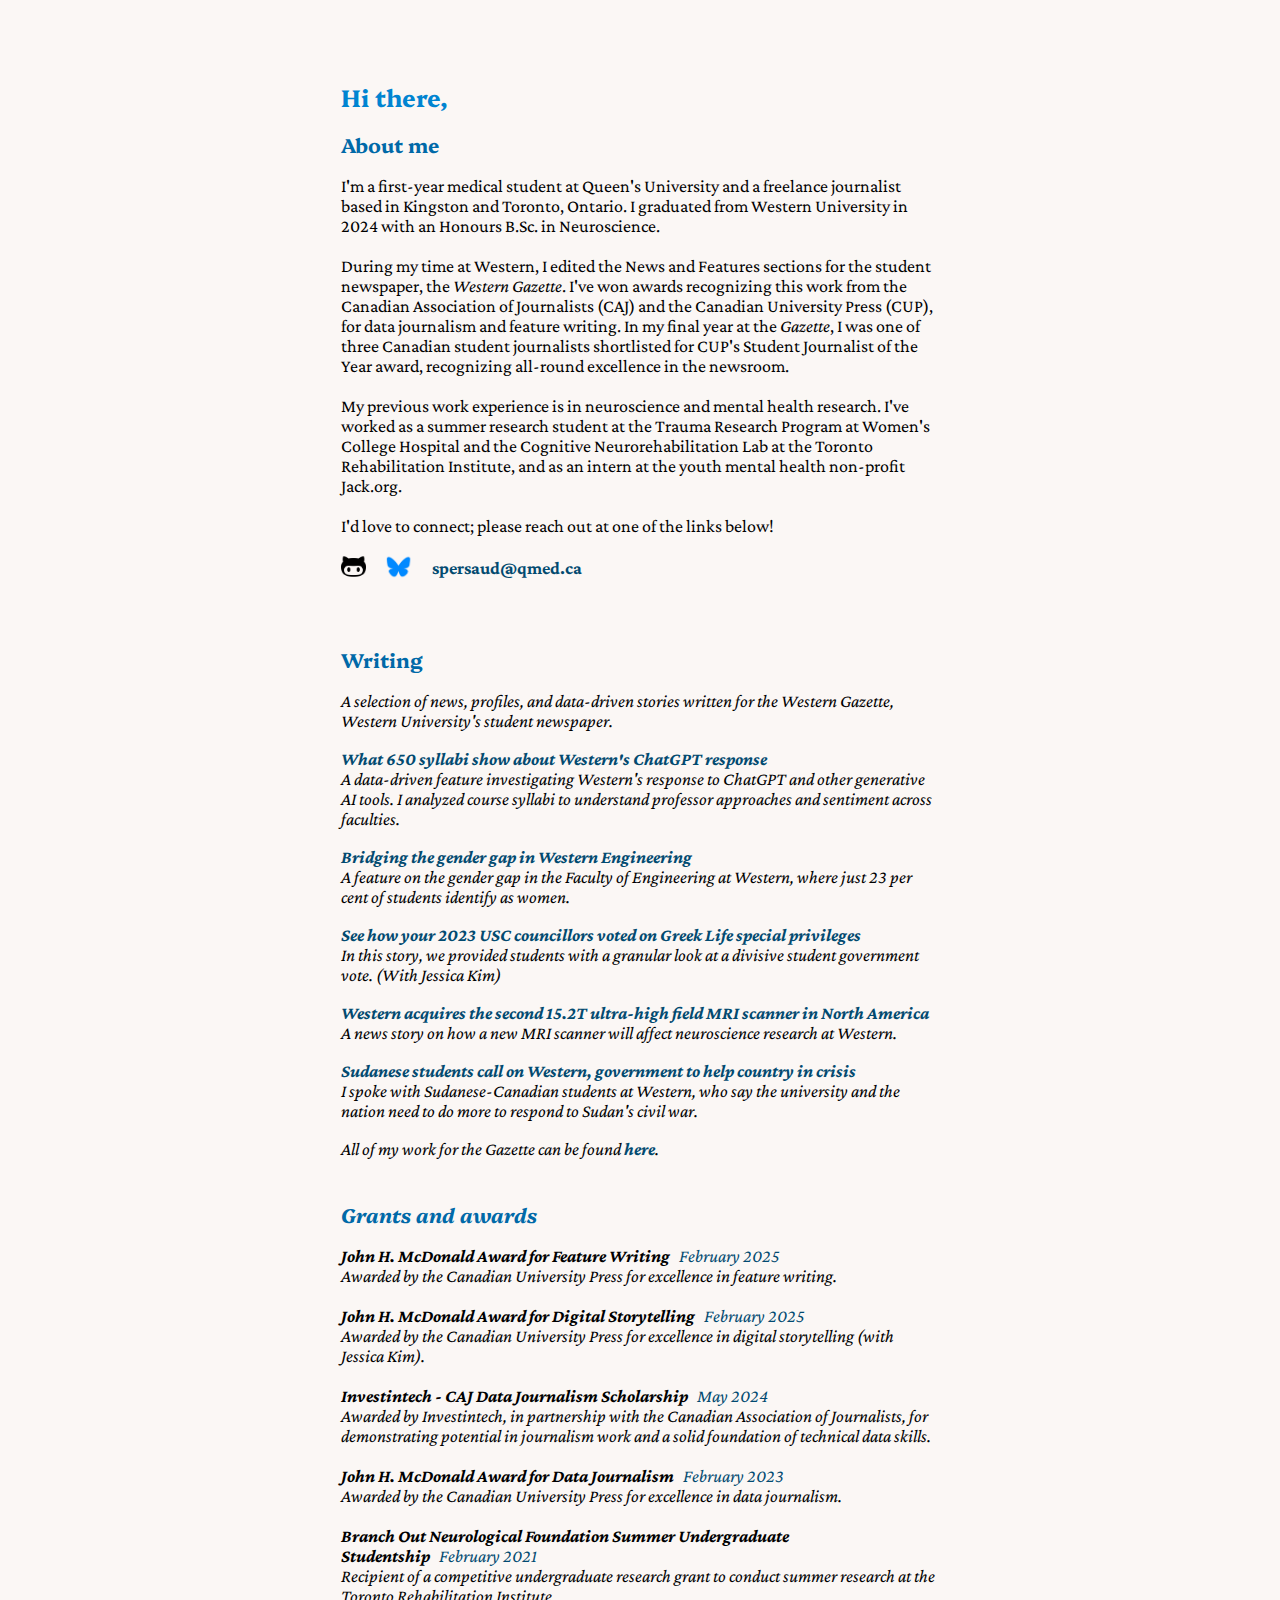
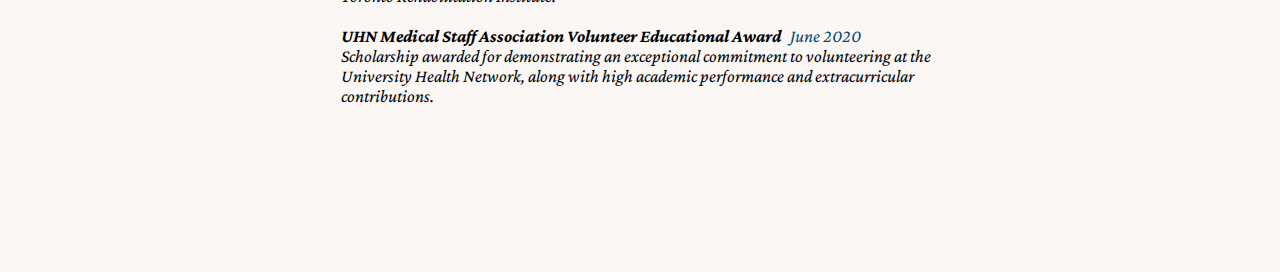
==== commit 023b3cb0: "Update index.html" ====
--- a/index.html
+++ b/index.html
@@ -48,36 +48,19 @@
 </head>
    
 <body onload="typeWriter()">
-
-    <!-- Navigation Bar 
-    <nav>
-        <div class="navbar">
-            <a class="navbar-name" href="#top"><h2 id="top">Sonia Persaud</h2></a>
-            <ul class="links">
-                <li>
-                    <a class='nav-link' href='index.html' id="about-on-about">About</a>
-                </li>
-                <li>
-                    <a class='nav-link' href="projects.html">Projects</a>
-                </li>
-            </ul>
-        </div>
-    </nav>
-    -->
   
     <!-- Introduction -->
     <div class="hello">
         <h1 id="typewriter"></h1>
-        <!-- <img border="0" src="images/sonia2.png" width="130" height="130" id="pfp"> -->
     </div>
 
-    <!-- About-->
+    <!-- About -->
     <div>
         <h2 class="title" id="about">About me</h2>
         <p class='description'>
             I'm a first-year medical student at Queen's University and a freelance journalist based in Kingston and Toronto, Ontario. I graduated from Western University in 2024 with an Honours B.Sc. in Neuroscience.
             <br><br>
-            During my time at Western, I edited the News and Features sections for the student newspaper, the <i>Western Gazette</i>. I've received awards from the Canadian Association of Journalists (CAJ) and the Canadian University Press (CUP) for my work in data journalism and feature writing. In my final year at the <i>Gazette</i>, I was one of three Canadian student journalists shortlisted for CUP's Student Journalist of the Year award, recognizing all-round excellence in the newsroom.
+            During my time at Western, I edited the News and Features sections for the student newspaper, the <i>Western Gazette</i>. I've won awards recognizing this work from the Canadian Association of Journalists (CAJ) and the Canadian University Press (CUP), for data journalism and feature writing. In my final year at the <i>Gazette</i>, I was one of three Canadian student journalists shortlisted for CUP's Student Journalist of the Year award, recognizing all-round excellence in the newsroom.
             <br><br>
             My previous work experience is in neuroscience and mental health research. I've worked as a summer research student at the Trauma Research Program at Women's College Hospital and the Cognitive Neurorehabilitation Lab at the Toronto Rehabilitation Institute, and as an intern at the youth mental health non-profit Jack.org.
             <br><br>
@@ -92,29 +75,31 @@
         <br>
     </div>
 
-    <!-- Writing -->
+    <!-- Skills -->
     <div>
         <h2 class='title' id='work'>Writing</h2>
-        <p><i>A selection of news, profiles, and data-driven stories written for the <i>Western Gazette</i>, Western University's student newspaper.</i></p>
+        <p><i>A selection of news, profiles, and data-driven stories written for the </i><i>Western Gazette<i>, Western University's student newspaper.</i></p>
     <div>
         <p><strong><a href='https://westerngazette.ca/features/what-650-syllabi-show-about-western-s-chatgpt-response/article_6df82ffe-cb5f-11ee-a47b-c7527dd39bf4.html'>What 650 syllabi show about Western's ChatGPT response</a></strong><br>
-            I used Python to search for generative AI related keywords in over 650 course syllabi and analyzed professor approaches and sentiment.
+            A data-driven feature investigating Western's response to ChatGPT and other generative AI tools. I analyzed course syllabi to understand professor approaches and sentiment across faculties.
         </p>
         <p><strong><a href='https://westerngazette.ca/features/beyond-the-blueprint-bridging-the-gender-gap-in-western-engineering/article_52c6e590-8fc8-11ee-a13e-5fa5cac05ad4.html'>Bridging the gender gap in Western Engineering</a></strong><br>
-            A feature on the gender gap in the Faculty of Engineering at Western University, where just 23 per cent of students identify as women.
+            A feature on the gender gap in the Faculty of Engineering at Western, where just 23 per cent of students identify as women.
         </p>
-        <p><strong><a href='https://westerngazette.ca/culture/profiles/western-s-dead-bird-guy-brendon-samuels/article_87bdda58-7293-11ee-ae5d-cfc895f0ec3b.html'>Western's 'dead bird guy': Brendon Samuels</a></strong><br>
-            A profile of Western University PhD candidate and climate activist Brendon Samuels.
+        <p><strong><a href='https://westerngazette.ca/news/usc/see-how-your-2023-usc-councillors-voted-on-greek-life-special-privileges/article_de40945c-95e2-11ee-bebd-abcf0d07fc25.html'>See how your 2023 USC councillors voted on Greek Life special privileges</a></strong><br>
+            In this story, we provided students with a granular look at a divisive student government vote. <i>(With Jessica Kim)</i>
+        </p>
+        <p><strong><a href='https://westerngazette.ca/news/campus/western-acquires-the-second-15-2t-ultra-high-field-mri-scanner-in-north-america/article_f19d470e-8974-11ee-83a7-1784e59ab0eb.html'>Western acquires the second 15.2T ultra-high field MRI scanner in North America</a></strong><br>
+            A news story on how a new MRI scanner will affect neuroscience research at Western. 
         </p>
         <p><strong><a href='https://westerngazette.ca/culture/student_life/it-s-devastating-sudanese-students-call-on-western-government-to-help-country-in-crisis/article_6b62831e-11b7-11ee-8319-73554bfb3d2c.html'>Sudanese students call on Western, government to help country in crisis</a></strong><br>
-            I spoke with Sudanese-Canadian students at Western University, who say the university and the nation need to do more to respond to Sudan's civil war.
+            I spoke with Sudanese-Canadian students at Western, who say the university and the nation need to do more to respond to Sudan's civil war.
         </p>
         <p>All of my work for the <i>Gazette</i> can be found <strong><a href='https://westerngazette.ca/users/profile/Sonia%20Persaud'>here</a></strong>.
         </p>
     </div>
     </div>
-    
-    <!--Awards -->
+    <!--Awards & Honours -->
     <div>
         <h2 class='title' id='awards'>Grants and awards</h2>
         <p>
@@ -135,6 +120,7 @@
             <br><br>
             <strong>UHN Medical Staff Association Volunteer Educational Award&nbsp;&nbsp;&nbsp;</strong><i class='date'>June 2020</i><br>
             Scholarship awarded for demonstrating an exceptional commitment to volunteering at the University Health Network, along with high academic performance and extracurricular contributions.
+            <br><br>
         </p>
     </div>
 
--- a/project.css
+++ b/project.css
@@ -1,349 +1,86 @@
-:root{
-    --light-text: #977e37; /* Nav bar etc. */
-    --less-light-text: #e4e4e4; 
-    --selection: #8a928f;
-    --text-colour: #e3ebe7;
-    --background-colour: #0d251c;
-    --test: #dcb344;
+:root {
+    --main:#0069a8;
+    --accent: #0084d1;
+    --dark: #024a70;
 }
 
-::selection {
-    background: var(--light-text);
+html {
+    margin-bottom: 10%;
+    margin-top: 5%;
+    margin-left: 26%;
+    margin-right: 26%;
+}
+
+body, html {
+    cursor: url(https://64.media.tumblr.com/tumblr_m2wjm51YYn1qfamg6.gif), pointer;
+
 }
 
 * {
-    font-family: 'Montserrat', sans-serif;
-    background-color: 	var(--background-colour);
-}
+    font-family: 'Crimson Pro', serif;
+    background-color: #fbf7f5;
+    font-size: 18px;
+} 
 
-html {
-    height: 100%;
-    max-width: 100%;
-    overflow-x: hidden;
-
-}
-
-body {
-    height: 100%;
-    font-size: 16px;
-    text-align: justify;
-    margin: 0;
-    max-width: 100%;
-}
 
 /* Heading 1 */
 h1 {
-    color: var(--less-light-text);
-    margin: auto;
-    padding-right: 20%;
+    color: var(--accent);
     font-style: bold;
-    font-size: 28px;
-    text-align: left;
+    font-size: 24px;
 }
 
 /* Heading 2 */
 h2 {
     font-weight: bold;
-    font-size: 24px;
-    color: var(--less-light-text);
+    font-size: 20px;
+    color: var(--main);
 }
 
 /* Heading 3 */
 h3 {
     font-weight: bolder;
     font-style: bold;
-    font-size: 18px;
-    color: var(--less-light-text);
+    font-size: 16px;
+    color: var(--main);
 }
+
 
 h1, h2, h3 {
     font-family: 'Platypi', serif;
 }
 
-p {
-    padding-left: 25%;
-    padding-right: 25%;
-    color: var(--text-colour);
-    font-family: 'Montserrat', sans-serif;
+/* Gets rid of the underline for links */
+a {
+    text-decoration: none;
+    color: var(--dark);
 }
 
-/* Gets rid of the underline for links */
-nav a, nav a:focus, nav a:active, nav a:hover, button:focus {
-    border:0;
-    outline:none;
-    text-decoration:none;
-}
-
-/* Navigation bar div (background/format) */
-.navbar {
-    width: 100%;
-    position: fixed;
-    top: 0;
-    transition:top 0.3s;
-    box-shadow: 0px 0px 40px 0px var(--test);
-    background-color: var(--background-colour);
-}
-
-/* Specifically the nav bar LINKS (a elements) */
-.nav-link {
-    font-size: 24px;
-    list-style-type: none;
-    color: var(--light-text);
-    font-weight: bold;
-    text-align: right;
-    padding-left: 35px;
+a:hover {
+    color: var(--accent);
     text-decoration: none;
-    font-family: 'Platypi', 'serif';
-}
-
-
-/* List of links (ul element) */ 
-.links {
-    list-style-type: none;
-    margin: 0;
-    padding-top: 16px;
-    padding-right: 25%;
-    
-    display: flex;
-    flex-flow: row nowrap;
-    justify-content: flex-end;
-}
-
-/* Navbar name and Title class */ 
-.navbar-name h2 {
-    color: var(--test);
-}
-
-.navbar-name {
-    float: left;
-    padding-left: 25%;
-    pointer-events: none;
-}
-
-/* Nav bar title and links */
-.nav a {
-    display: inline;
-    text-align: justify;
-    padding: 14px 16px;
-    text-decoration: none;
-    color: var(--light-text);
-}
-
-
-/* Site intro */
-.hello {
-    padding-left: 25%;
-    padding-right: 25%;
-    padding-top: 120px;
-    display: grid;
-    grid-template-columns: 3fr 1fr;
-}
-
-#pfp {
-    border-radius: 50%;
-}
-
-.title, .description, .contact {
-    padding-left: 25%;
-    padding-right: 25%;
-}
-
-.email {
-    color: var(--light-text);
-}
-
-.email:hover {
-    color: var(--test);
-}
-
-#awards, #skills, .return {
-    padding-top: 50px;
-}
-
-#about,  #awards, #skills, #hi, #writing, #coding {
-    color:#ffffff;
 }
 
 .date {
-    color: var(--test);
+    color: var(--dark);
 }
 
-.description a, .return a {
-    text-decoration: none;
-    color: var(--less-light-text);
-}
-
-.description a:hover, .return a:hover {
-    color:var(--test);
-}
-
-#about-on-about, .nav-link:hover {
-    text-decoration: underline;
+#work, #awards {
+    margin-top: 7%;
 }
 
 .contact {
     display: flex;
     justify-content: left;
     align-items: center;
-    height: 40px;
-}
-
-.contact a {
-    margin-right: 25px;
-}
-
-/* For projects.html */
-
-#writing {
-    padding-top: 120px;
-}
-
-strong {
-    color: var(--less-light-text);
-}
-
-a {
-    color: white;
-    text-decoration: none;
-}
-
-a:hover {
-    color: var(--test);
-}
-
-.above-collapse {
-    padding-bottom: 20px;
-}
-
-@media screen and (max-width: 850px) { /* for mobile or small screens */
-    * {
-        text-align: left;
-    }
-
-    #pfp {
-        visibility: hidden;
-    }
-
-    .hello {
-        padding-left: 25%;
-        padding-right: 0%;
-        padding-top: 170px;
-    }
-
-    .links {
-        margin: 0;
-        padding-top: 0px;
-        padding-right: 25%;
-        padding-left: 25%;
-        padding-bottom: 15px;
-        
-        display: flex;
-        flex-flow: row nowrap;
-        justify-content: center;
-    }
-
-    .navbar-name {
-        padding-left: 39%;
-    }
-
-    #top {
-        font-size: 30px;
-    }
-
-    #writing {
-        padding-top: 170px;
-    }
-
-    p, .hello, .title, .description {
-        padding-left: 10%;
-        padding-right: 10%;
-    }
-
-    #hi {
-        padding-right: 0%;
-        margin-right: 0%;
-    }
-
-    .contact {
-        padding-left: 10%;
-    }
-
-    h1 {
-        padding-right: 0%;
-    }
-
-
-    #pfp {
-        max-width: 2px;
-        max-height: 2px;
-   }
-
-}
-
-@media screen and (max-width: 800px) {
-    .navbar-name {
-        padding-left: 38%;
-    }
-}
-
-@media screen and (max-width: 750px) {
-    .navbar-name {
-        padding-left: 37%;
-    }
+    gap: 3%;
 }
 
 @media screen and (max-width: 700px) {
-    .navbar-name {
-        padding-left: 36%;
+    html {
+        margin-bottom: 10%;
+        margin-top: 5%;
+        margin-left: 10%;
+        margin-right: 10%;
     }
 }
-
-@media screen and (max-width: 650px) {
-    .navbar-name {
-        padding-left: 30%;
-    }
-
-    .links {
-        margin: 0;
-        padding-top: 0px;
-        padding-right: 25%;
-        padding-left: 15%;
-        padding-bottom: 15px;
-    }
-}
-
-@media screen and (max-width: 600px) { 
-    .navbar-name {
-        padding-left: 29%;
-    }
-}
-
-@media screen and (max-width: 550px) { 
-    .navbar-name {
-        padding-left: 28%;
-    }
-}
-
-@media screen and (max-width: 500px) { 
-    .navbar-name {
-        padding-left: 27%;
-    }
-}
-
-@media screen and (max-width: 450px) { 
-    .navbar-name {
-        padding-left: 24%;
-    }
-}
-
-@media screen and (max-width: 400px) { 
-    .navbar-name {
-        padding-left: 22%;
-    }
-}
-
-@media screen and (max-width: 350px) { 
-    .navbar-name {
-        padding-left: 21%;
-    }
-}
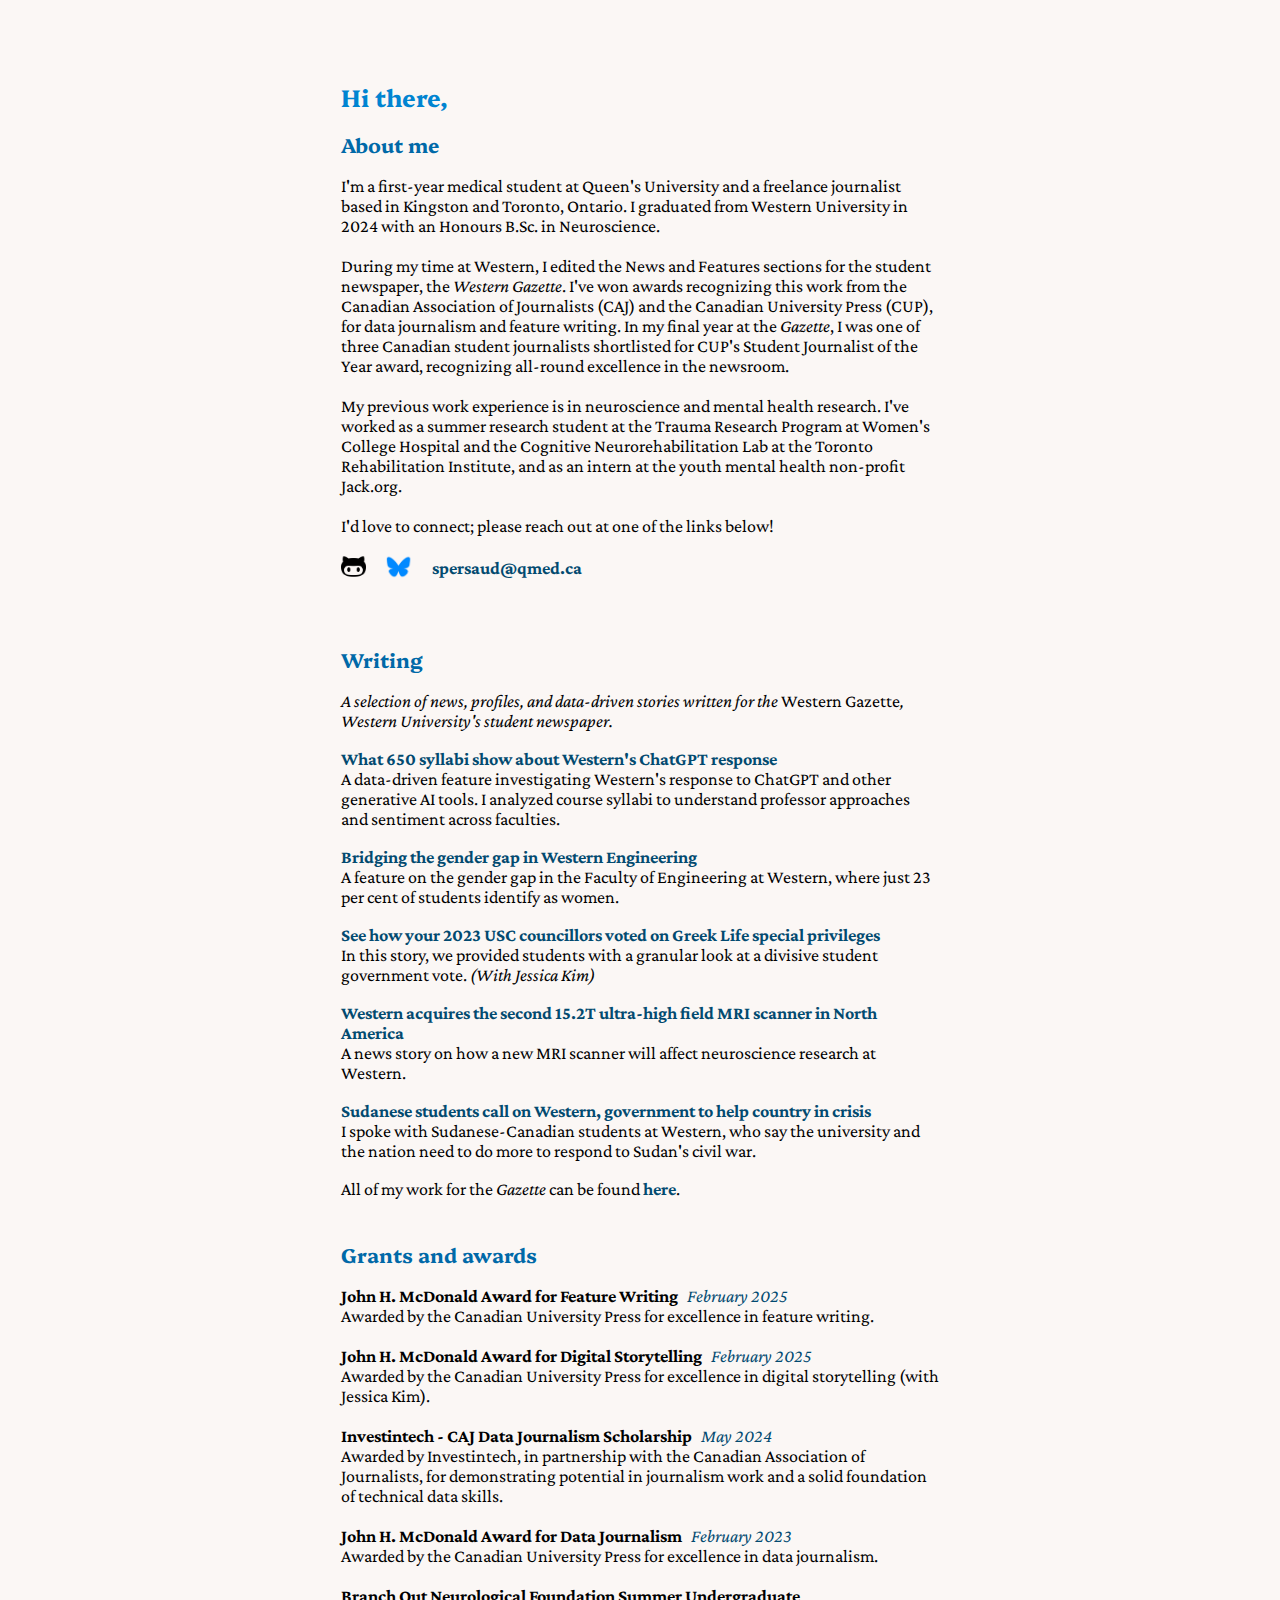
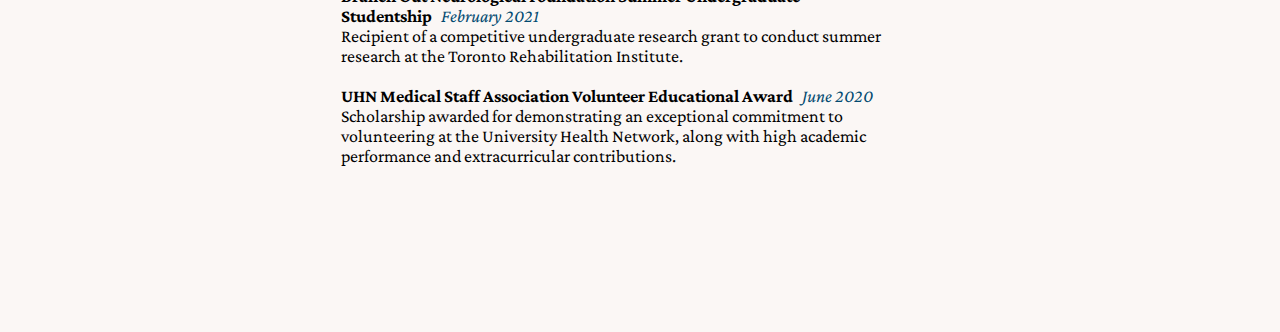
==== commit 2b8c22ad: "fixed italics issue" ====
--- a/index.html
+++ b/index.html
@@ -78,7 +78,7 @@
     <!-- Skills -->
     <div>
         <h2 class='title' id='work'>Writing</h2>
-        <p><i>A selection of news, profiles, and data-driven stories written for the </i><i>Western Gazette<i>, Western University's student newspaper.</i></p>
+        <p><i>A selection of news, profiles, and data-driven stories written for the </i>Western Gazette<i>, Western University's student newspaper.</i></p>
     <div>
         <p><strong><a href='https://westerngazette.ca/features/what-650-syllabi-show-about-western-s-chatgpt-response/article_6df82ffe-cb5f-11ee-a47b-c7527dd39bf4.html'>What 650 syllabi show about Western's ChatGPT response</a></strong><br>
             A data-driven feature investigating Western's response to ChatGPT and other generative AI tools. I analyzed course syllabi to understand professor approaches and sentiment across faculties.
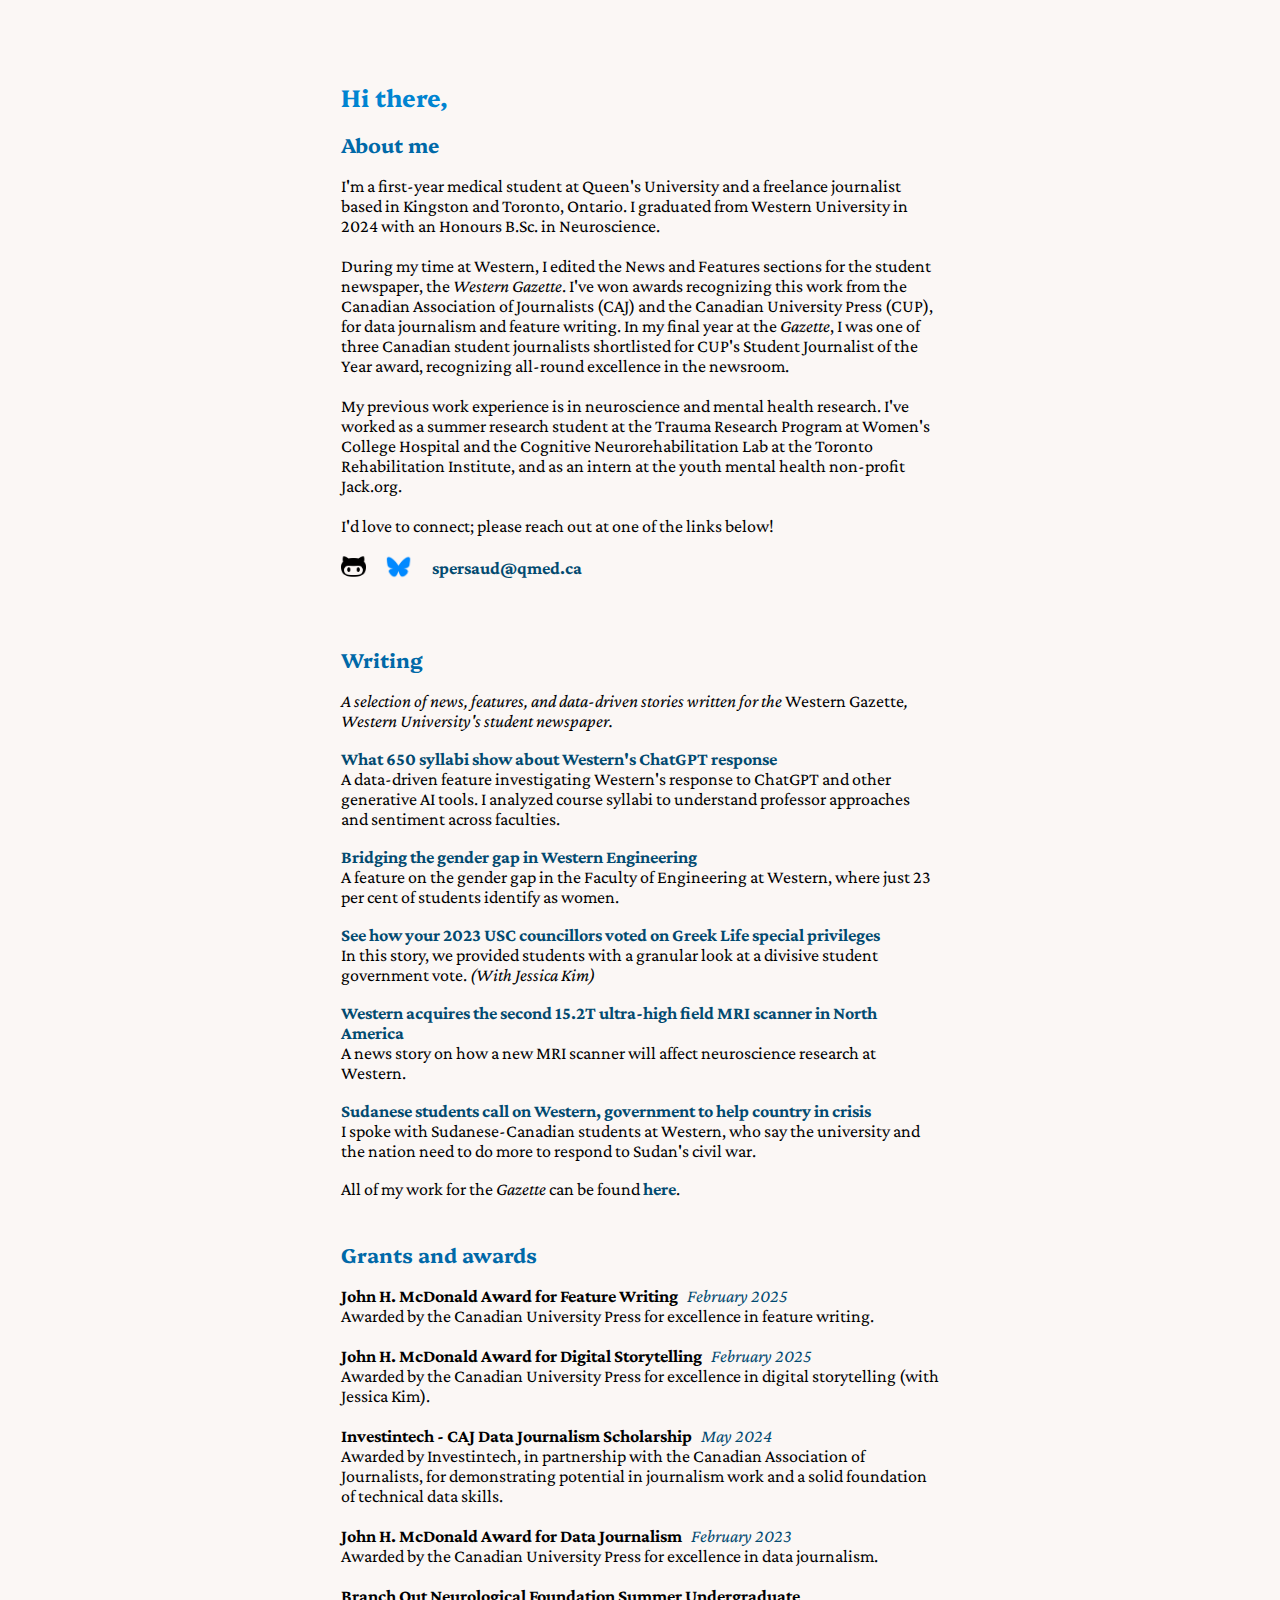
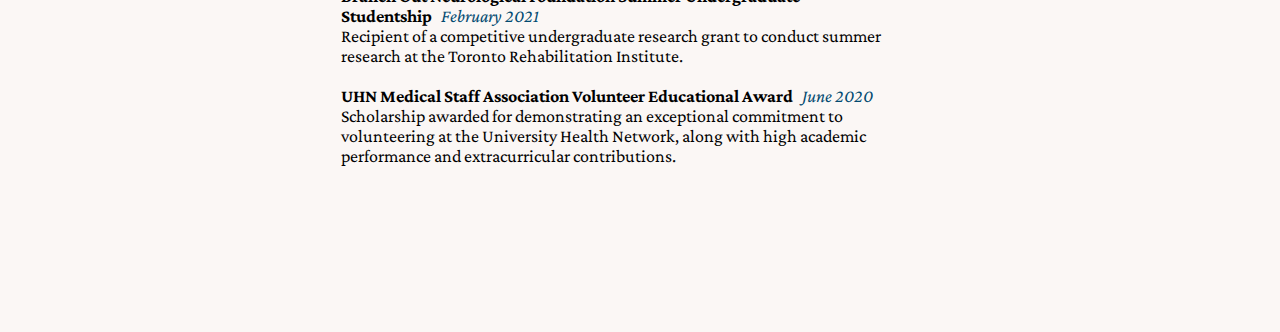
==== commit 32a987c3: "fixed typo" ====
--- a/index.html
+++ b/index.html
@@ -78,7 +78,7 @@
     <!-- Skills -->
     <div>
         <h2 class='title' id='work'>Writing</h2>
-        <p><i>A selection of news, profiles, and data-driven stories written for the </i>Western Gazette<i>, Western University's student newspaper.</i></p>
+        <p><i>A selection of news, features, and data-driven stories written for the </i>Western Gazette<i>, Western University's student newspaper.</i></p>
     <div>
         <p><strong><a href='https://westerngazette.ca/features/what-650-syllabi-show-about-western-s-chatgpt-response/article_6df82ffe-cb5f-11ee-a47b-c7527dd39bf4.html'>What 650 syllabi show about Western's ChatGPT response</a></strong><br>
             A data-driven feature investigating Western's response to ChatGPT and other generative AI tools. I analyzed course syllabi to understand professor approaches and sentiment across faculties.
